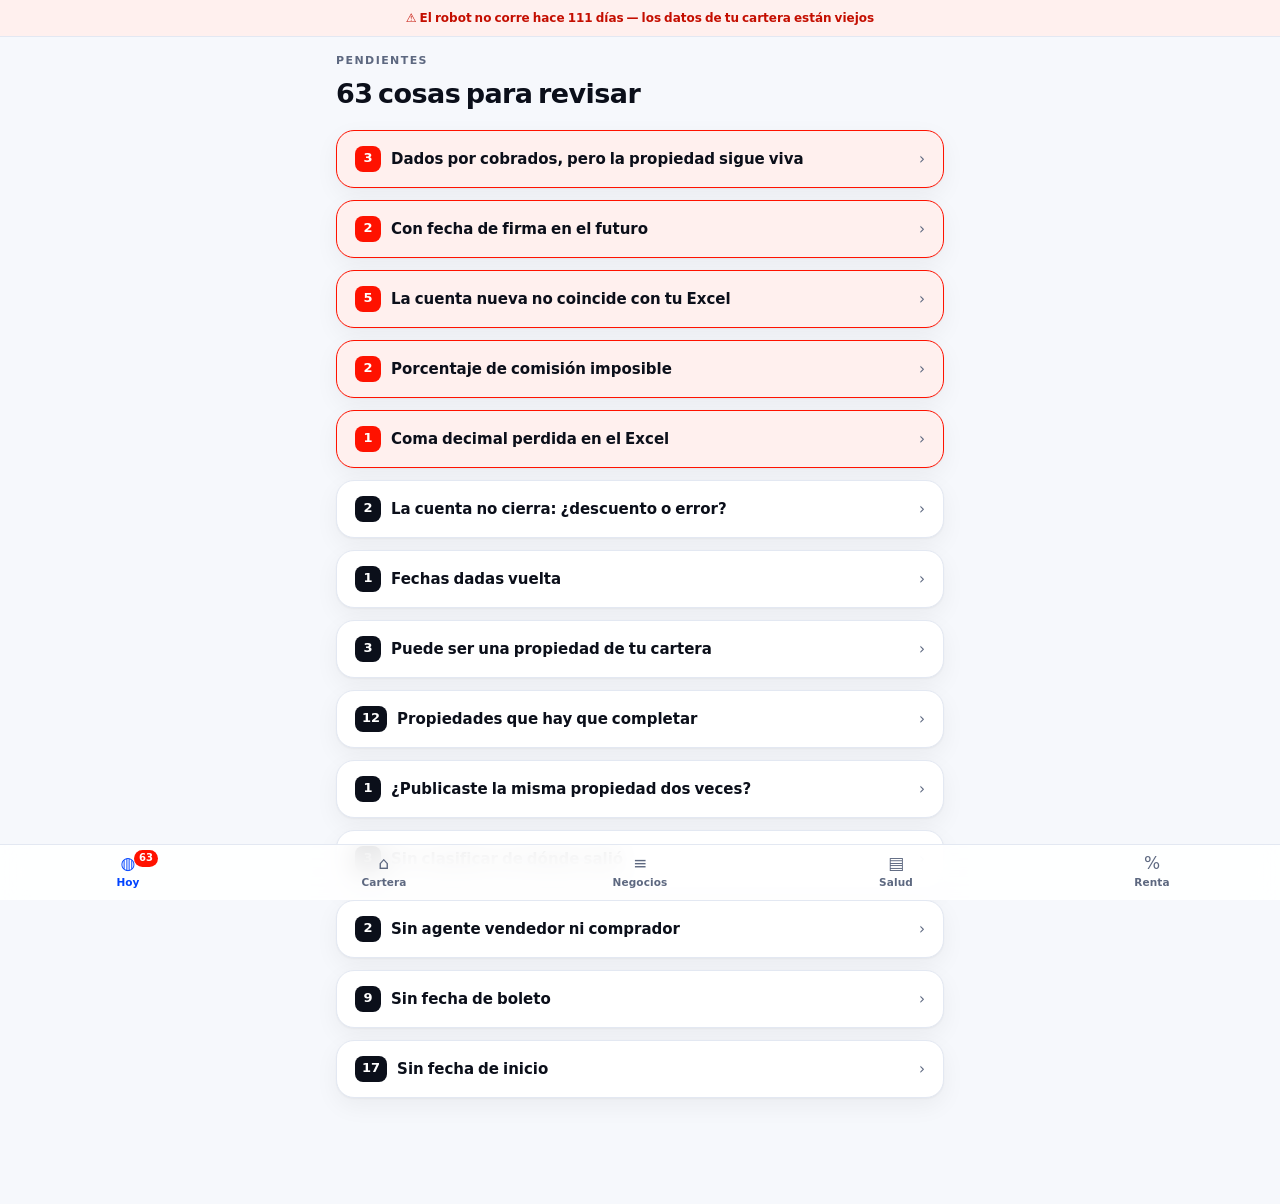
==== index.html @ efdcd996 "feat: app con Salud del Negocio y bandeja de pendientes" ====
<!doctype html>
<html lang="es">
<head>
<meta charset="utf-8">
<meta name="viewport" content="width=device-width, initial-scale=1, viewport-fit=cover">
<title>¿Cómo venimos?</title>
<meta name="theme-color" content="#ffffff" media="(prefers-color-scheme: light)">
<meta name="theme-color" content="#0b0f1a" media="(prefers-color-scheme: dark)">
<link rel="manifest" href="manifest.webmanifest">
<meta name="apple-mobile-web-app-capable" content="yes">
<meta name="apple-mobile-web-app-title" content="¿Cómo venimos?">
<link rel="preload" href="tipografia/bricolage.woff2" as="font" type="font/woff2" crossorigin>
<link rel="stylesheet" href="app.css">
</head>
<body>

<header class="barra-estado" id="barra-estado" hidden></header>

<main id="vista" class="vista" tabindex="-1"></main>

<nav class="navegacion" id="navegacion">
  <button class="nav-boton" data-vista="hoy" aria-current="page">
    <span class="nav-icono" aria-hidden="true">◍</span><span class="nav-texto">Hoy</span>
    <span class="nav-globo" id="globo-pendientes" hidden></span>
  </button>
  <button class="nav-boton" data-vista="cartera">
    <span class="nav-icono" aria-hidden="true">⌂</span><span class="nav-texto">Cartera</span>
  </button>
  <button class="nav-boton" data-vista="negocios">
    <span class="nav-icono" aria-hidden="true">≡</span><span class="nav-texto">Negocios</span>
  </button>
  <button class="nav-boton" data-vista="salud">
    <span class="nav-icono" aria-hidden="true">▤</span><span class="nav-texto">Salud</span>
  </button>
  <button class="nav-boton" data-vista="renta">
    <span class="nav-icono" aria-hidden="true">%</span><span class="nav-texto">Renta</span>
  </button>
</nav>

<script type="module" src="app.js"></script>
</body>
</html>
---- app.css ----
/* ¿Cómo venimos? — sistema visual
   Panel de instrumentos: lienzo limpio, numeros enormes, color con significado.
   El rojo SIEMPRE pide accion. El azul SIEMPRE es plata y progreso. */

@font-face {
  font-family: "Bricolage";
  src: url("tipografia/bricolage.woff2") format("woff2-variations");
  font-weight: 200 800;
  font-stretch: 75% 100%;
  font-display: swap;
}

:root {
  /* Lienzo */
  --lienzo: #ffffff;
  --lienzo-2: #f6f8fc;
  --linea: #e3e8f2;
  --tinta: #0b0f1a;
  --tinta-2: #5d6880;

  /* Rojo: te pide algo */
  --rojo: #ff1200;
  --rojo-tinta: #c40e00;
  --rojo-suave: #fff0ee;

  /* Azul: plata y progreso. Se satura a medida que el negocio se acerca a cerrarse. */
  --azul: #0043ff;
  --azul-medio: #5d84ff;
  --azul-claro: #b6c8ff;
  --azul-suave: #eef3ff;

  --radio: 18px;
  --sombra: 0 1px 2px rgba(11, 15, 26, .04), 0 8px 24px rgba(11, 15, 26, .05);
  --barra-alta: calc(66px + env(safe-area-inset-bottom));
}

@media (prefers-color-scheme: dark) {
  :root {
    --lienzo: #0b0f1a;
    --lienzo-2: #131926;
    --linea: #232c3f;
    --tinta: #f2f5fb;
    --tinta-2: #97a3ba;
    --rojo: #ff4433;
    --rojo-tinta: #ff7a6d;
    --rojo-suave: #2a1210;
    --azul: #4d7cff;
    --azul-medio: #7b9bff;
    --azul-claro: #37477a;
    --azul-suave: #131c33;
    --sombra: 0 1px 2px rgba(0, 0, 0, .3), 0 8px 24px rgba(0, 0, 0, .25);
  }
}

* { box-sizing: border-box; }

body {
  margin: 0;
  background: var(--lienzo-2);
  color: var(--tinta);
  font-family: "Bricolage", ui-sans-serif, system-ui, sans-serif;
  font-size: 15px;
  line-height: 1.5;
  -webkit-font-smoothing: antialiased;
  padding-bottom: var(--barra-alta);
}

/* ---------- Tipografia ---------- */

.cifra {
  font-variant-numeric: tabular-nums;
  font-stretch: 100%;
  font-weight: 800;
  letter-spacing: -.03em;
  line-height: 1;
}
.cifra-heroe { font-size: clamp(38px, 12vw, 54px); }
.cifra-grande { font-size: 30px; }
.cifra-media { font-size: 20px; }

.etiqueta {
  font-size: 11px;
  font-weight: 700;
  font-stretch: 88%;
  letter-spacing: .13em;
  text-transform: uppercase;
  color: var(--tinta-2);
  margin: 0;
}

.titulo {
  font-size: 23px;
  font-weight: 700;
  font-stretch: 92%;
  letter-spacing: -.02em;
  margin: 0;
}

.apunte { font-size: 13px; color: var(--tinta-2); margin: 0; }

/* ---------- Estructura ---------- */

.vista { padding: 16px 16px 28px; max-width: 640px; margin: 0 auto; outline: none; }
.vista > * { animation: entrar .45s cubic-bezier(.2, .7, .3, 1) backwards; }
.vista > *:nth-child(2) { animation-delay: .05s; }
.vista > *:nth-child(3) { animation-delay: .1s; }
.vista > *:nth-child(4) { animation-delay: .15s; }
.vista > *:nth-child(n+5) { animation-delay: .2s; }

@keyframes entrar {
  from { opacity: 0; transform: translateY(10px); }
  to { opacity: 1; transform: none; }
}

@media (prefers-reduced-motion: reduce) {
  .vista > * { animation: none; }
}

.tarjeta {
  background: var(--lienzo);
  border: 1px solid var(--linea);
  border-radius: var(--radio);
  padding: 18px;
  margin-bottom: 12px;
  box-shadow: var(--sombra);
}
.tarjeta-titulo { display: flex; align-items: baseline; justify-content: space-between; gap: 12px; margin-bottom: 14px; }

/* ---------- Barra de estado del robot ---------- */

.barra-estado {
  padding: 9px 16px;
  font-size: 12px;
  font-weight: 600;
  text-align: center;
  background: var(--lienzo);
  border-bottom: 1px solid var(--linea);
  color: var(--tinta-2);
}
.barra-estado.alerta { background: var(--rojo-suave); color: var(--rojo-tinta); }

/* ---------- La barra de ritmo (el elemento firma) ---------- */

.ritmo { margin-top: 6px; }
.ritmo-pista {
  position: relative;
  height: 34px;
  background: var(--lienzo-2);
  border: 1px solid var(--linea);
  border-radius: 10px;
  overflow: hidden;
}
.ritmo-relleno {
  height: 100%;
  background: var(--azul);
  border-radius: 9px 0 0 9px;
  transition: width .8s cubic-bezier(.2, .7, .3, 1);
}
.ritmo-pista.atrasado .ritmo-relleno { background: var(--rojo); }
.ritmo-marca {
  position: absolute;
  top: -4px;
  bottom: -4px;
  width: 3px;
  background: var(--tinta);
  border-radius: 3px;
}
.ritmo-marca::after {
  content: attr(data-texto);
  position: absolute;
  top: -17px;
  left: 50%;
  transform: translateX(-50%);
  white-space: nowrap;
  font-size: 10px;
  font-weight: 700;
  letter-spacing: .06em;
  text-transform: uppercase;
  color: var(--tinta-2);
}
.ritmo-pies { display: flex; justify-content: space-between; margin-top: 10px; font-size: 12px; }
.ritmo-veredicto { font-weight: 800; font-stretch: 100%; letter-spacing: .04em; text-transform: uppercase; font-size: 12px; }
.ritmo-veredicto.mal { color: var(--rojo-tinta); }
.ritmo-veredicto.bien { color: var(--azul); }

/* ---------- Las tres capas ---------- */

.capas-barra { display: flex; height: 14px; border-radius: 7px; overflow: hidden; background: var(--lienzo-2); margin: 4px 0 16px; }
.capas-tramo { transition: width .8s cubic-bezier(.2, .7, .3, 1); }
.capas-tramo.uno { background: var(--azul); }
.capas-tramo.dos { background: repeating-linear-gradient(115deg, var(--azul-medio) 0 5px, transparent 5px 10px), var(--azul-claro); }
.capas-tramo.tres { background: var(--azul-suave); box-shadow: inset 0 0 0 1px var(--azul-claro); }

.capa { display: grid; grid-template-columns: 12px 1fr auto; gap: 12px; align-items: center; padding: 11px 0; border-top: 1px solid var(--linea); }
.capa:first-of-type { border-top: none; }
.capa-punto { width: 12px; height: 12px; border-radius: 4px; }
.capa-punto.uno { background: var(--azul); }
.capa-punto.dos { background: repeating-linear-gradient(115deg, var(--azul-medio) 0 4px, transparent 4px 8px), var(--azul-claro); }
.capa-punto.tres { background: var(--azul-suave); box-shadow: inset 0 0 0 1px var(--azul-claro); }
.capa-nombre { font-weight: 600; font-size: 14px; }
.capa-sub { font-size: 12px; color: var(--tinta-2); }
.capa-monto { text-align: right; }

/* ---------- Pendientes ---------- */

.grupo { margin-bottom: 12px; }
.grupo-cabeza {
  width: 100%;
  display: flex;
  align-items: center;
  gap: 10px;
  padding: 15px 18px;
  background: var(--lienzo);
  border: 1px solid var(--linea);
  border-radius: var(--radio);
  box-shadow: var(--sombra);
  font: inherit;
  color: inherit;
  text-align: left;
  cursor: pointer;
  list-style: none;
}
.grupo-cabeza::-webkit-details-marker { display: none; }
.grupo.urgente .grupo-cabeza { border-color: var(--rojo); background: var(--rojo-suave); }
.grupo-cuenta {
  min-width: 26px; height: 26px; padding: 0 7px;
  display: grid; place-items: center;
  border-radius: 8px;
  background: var(--tinta); color: var(--lienzo);
  font-size: 13px; font-weight: 800;
}
.grupo.urgente .grupo-cuenta { background: var(--rojo); color: #fff; }
.grupo-nombre { flex: 1; font-weight: 600; font-size: 15px; }
.grupo-flecha { color: var(--tinta-2); transition: transform .2s; }
.grupo[open] .grupo-flecha { transform: rotate(90deg); }
.grupo-lista { list-style: none; margin: 6px 0 0; padding: 0; }
.grupo-item { padding: 12px 18px; border-bottom: 1px solid var(--linea); }
.grupo-item:last-child { border-bottom: none; }
.grupo-item-titulo { font-weight: 600; font-size: 14px; margin: 0; }
.grupo-item-detalle { font-size: 12.5px; color: var(--tinta-2); margin: 3px 0 0; }

.vacio { text-align: center; padding: 44px 20px; }
.vacio-signo { font-size: 40px; line-height: 1; margin: 0; }
.vacio-texto { margin-top: 12px; color: var(--tinta-2); }

/* ---------- Grafica de barras ---------- */

.barras { display: flex; align-items: flex-end; gap: 8px; height: 116px; margin-top: 6px; }
.barras-columna { flex: 1; display: flex; flex-direction: column; justify-content: flex-end; gap: 6px; height: 100%; }
.barras-cana { background: var(--azul-claro); border-radius: 5px 5px 0 0; min-height: 3px; transition: height .8s cubic-bezier(.2, .7, .3, 1); }
.barras-columna.actual .barras-cana { background: var(--azul); }
.barras-pie { text-align: center; font-size: 10.5px; color: var(--tinta-2); font-variant-numeric: tabular-nums; }
.barras-tope { text-align: center; font-size: 10.5px; font-weight: 700; font-variant-numeric: tabular-nums; }

/* ---------- Filas de datos ---------- */

.datos { display: grid; gap: 1px; background: var(--linea); border-radius: 12px; overflow: hidden; }
.dato { display: flex; justify-content: space-between; align-items: baseline; gap: 12px; padding: 12px 14px; background: var(--lienzo); }
.dato-nombre { font-size: 13.5px; color: var(--tinta-2); }
.dato-valor { font-weight: 700; font-variant-numeric: tabular-nums; text-align: right; }

.aviso {
  border-left: 3px solid var(--rojo);
  background: var(--rojo-suave);
  border-radius: 0 12px 12px 0;
  padding: 13px 15px;
  font-size: 13.5px;
  margin: 12px 0 0;
}

/* ---------- Barra inferior ---------- */

.navegacion {
  position: fixed; inset: auto 0 0 0;
  display: grid; grid-template-columns: repeat(5, 1fr);
  background: color-mix(in srgb, var(--lienzo) 88%, transparent);
  backdrop-filter: blur(14px);
  border-top: 1px solid var(--linea);
  padding-bottom: env(safe-area-inset-bottom);
  z-index: 10;
}
.nav-boton {
  position: relative;
  display: flex; flex-direction: column; align-items: center; gap: 3px;
  padding: 10px 4px 9px;
  background: none; border: none; cursor: pointer;
  color: var(--tinta-2); font: inherit;
  -webkit-tap-highlight-color: transparent;
}
.nav-boton[aria-current="page"] { color: var(--azul); }
.nav-icono { font-size: 17px; line-height: 1; }
.nav-texto { font-size: 10.5px; font-weight: 600; letter-spacing: .01em; }
.nav-globo {
  position: absolute; top: 5px; left: 50%; margin-left: 6px;
  min-width: 17px; height: 17px; padding: 0 5px;
  display: grid; place-items: center;
  background: var(--rojo); color: #fff;
  border-radius: 9px; font-size: 10px; font-weight: 800;
}

.pronto { text-align: center; padding: 60px 20px; color: var(--tinta-2); }
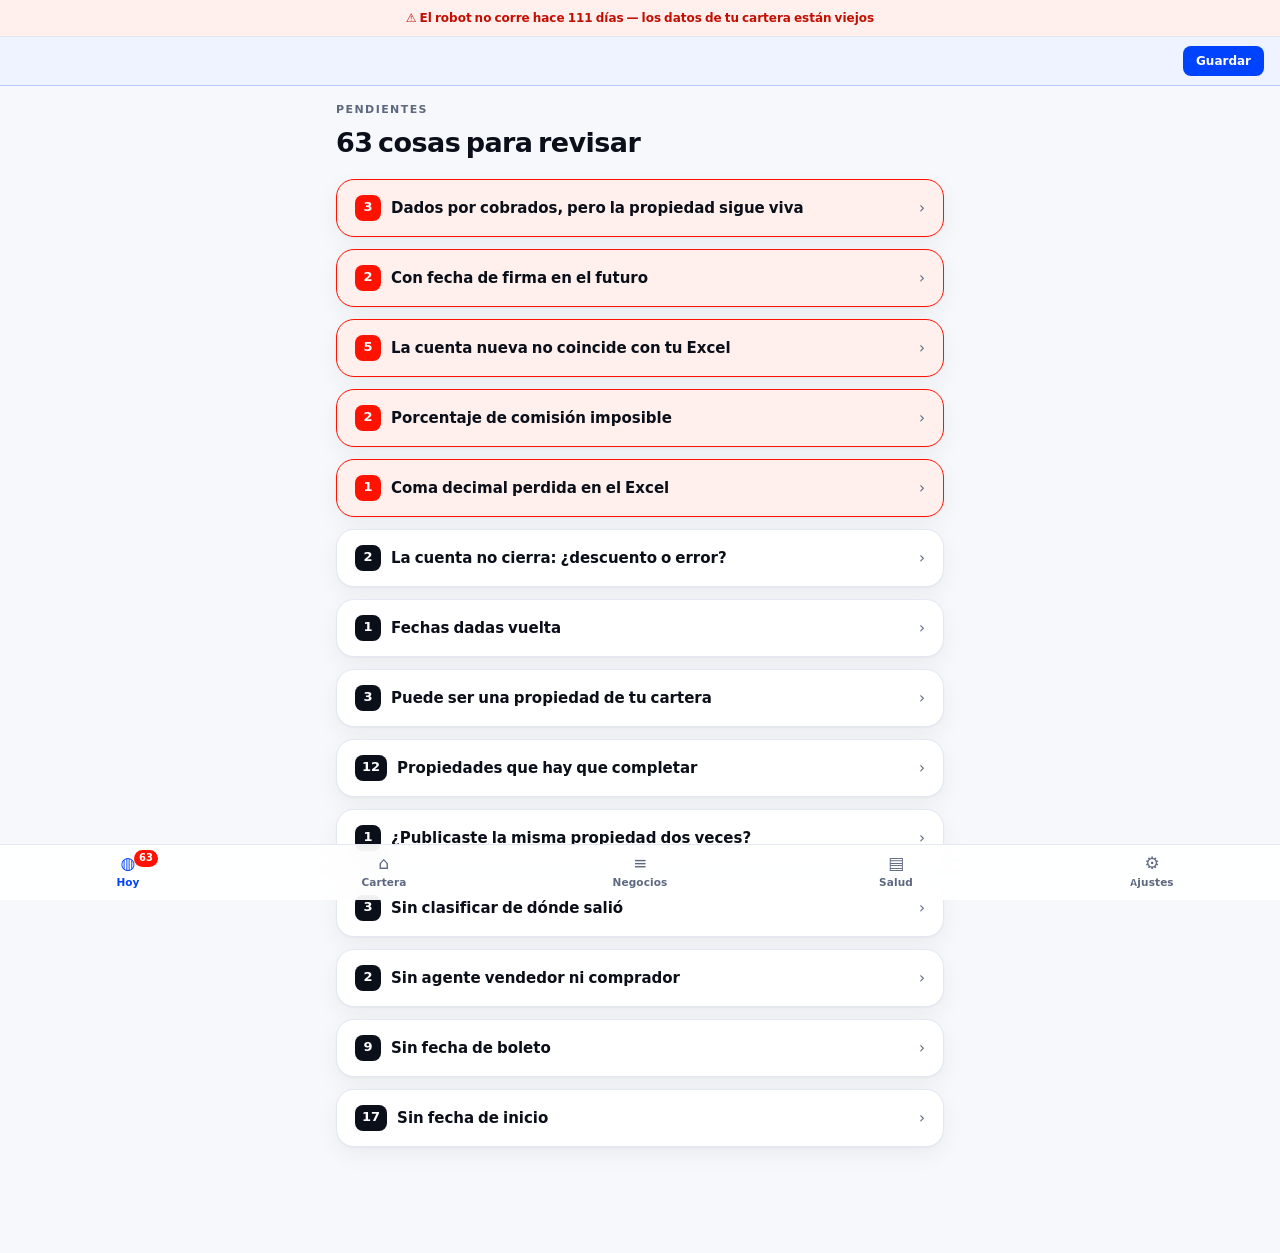
==== commit af14361f: "feat: pantallas de ajustes, negocios y ficha editable; pendientes accionables" ====
--- a/index.html
+++ b/index.html
@@ -15,6 +15,10 @@
 <body>
 
 <header class="barra-estado" id="barra-estado" hidden></header>
+<div class="barra-guardado" id="barra-guardado" hidden>
+  <span id="texto-guardado"></span>
+  <button class="boton-mini" id="boton-guardar">Guardar</button>
+</div>
 
 <main id="vista" class="vista" tabindex="-1"></main>
 
@@ -32,8 +36,8 @@
   <button class="nav-boton" data-vista="salud">
     <span class="nav-icono" aria-hidden="true">▤</span><span class="nav-texto">Salud</span>
   </button>
-  <button class="nav-boton" data-vista="renta">
-    <span class="nav-icono" aria-hidden="true">%</span><span class="nav-texto">Renta</span>
+  <button class="nav-boton" data-vista="ajustes">
+    <span class="nav-icono" aria-hidden="true">⚙</span><span class="nav-texto">Ajustes</span>
   </button>
 </nav>
 
--- a/app.css
+++ b/app.css
@@ -299,3 +299,99 @@
 }
 
 .pronto { text-align: center; padding: 60px 20px; color: var(--tinta-2); }
+
+/* ---------- Formularios ---------- */
+
+.pasos { margin: 0 0 16px; padding-left: 20px; font-size: 14px; line-height: 1.65; }
+.pasos li { margin-bottom: 7px; }
+.pasos code, .apunte code {
+  background: var(--lienzo-2); border: 1px solid var(--linea);
+  border-radius: 5px; padding: 1px 5px; font-size: 12.5px;
+}
+
+.campo {
+  width: 100%;
+  margin-top: 8px;
+  padding: 13px 14px;
+  font: inherit;
+  color: var(--tinta);
+  background: var(--lienzo-2);
+  border: 1px solid var(--linea);
+  border-radius: 12px;
+}
+.campo:focus { outline: 2px solid var(--azul); outline-offset: -1px; background: var(--lienzo); }
+
+.botonera { display: flex; gap: 8px; flex-wrap: wrap; margin-top: 12px; }
+
+.boton {
+  display: inline-flex; align-items: center; justify-content: center;
+  padding: 13px 18px;
+  font: inherit; font-weight: 700;
+  border: 1px solid var(--linea); border-radius: 12px;
+  background: var(--lienzo); color: var(--tinta);
+  text-decoration: none; cursor: pointer;
+  -webkit-tap-highlight-color: transparent;
+}
+.boton-primario { background: var(--azul); border-color: var(--azul); color: #fff; }
+.boton-borrar { color: var(--rojo-tinta); border-color: var(--rojo); }
+.boton:active { transform: translateY(1px); }
+
+.campo-fila { display: grid; gap: 4px; padding: 12px 14px; background: var(--lienzo); }
+.campo-fila > label { font-size: 12.5px; color: var(--tinta-2); }
+.campo-fila .campo { margin-top: 2px; }
+.campo-fila.falta { background: var(--rojo-suave); }
+.campo-fila.falta > label { color: var(--rojo-tinta); font-weight: 700; }
+
+/* ---------- Barra de guardado ---------- */
+
+.barra-guardado {
+  position: sticky; top: 0; z-index: 9;
+  display: flex; align-items: center; justify-content: space-between; gap: 12px;
+  padding: 9px 16px;
+  background: var(--azul-suave);
+  border-bottom: 1px solid var(--azul-claro);
+  font-size: 12.5px; font-weight: 600;
+}
+.barra-guardado.error { background: var(--rojo-suave); border-color: var(--rojo); color: var(--rojo-tinta); }
+.boton-mini {
+  padding: 6px 13px; font: inherit; font-weight: 700; font-size: 12px;
+  background: var(--azul); color: #fff; border: none; border-radius: 8px; cursor: pointer;
+  flex-shrink: 0;
+}
+.barra-guardado.error .boton-mini { background: var(--rojo); }
+
+/* ---------- Listas y filtros ---------- */
+
+.filtros { display: flex; gap: 8px; flex-wrap: wrap; margin-bottom: 12px; }
+.filtro {
+  padding: 9px 13px;
+  font: inherit; font-size: 13px; font-weight: 600;
+  color: var(--tinta); background: var(--lienzo);
+  border: 1px solid var(--linea); border-radius: 10px;
+  cursor: pointer;
+}
+.filtro.prendido { background: var(--azul); border-color: var(--azul); color: #fff; }
+
+.lista { display: grid; gap: 1px; background: var(--linea); border-radius: var(--radio); overflow: hidden; border: 1px solid var(--linea); }
+.fila {
+  display: flex; align-items: center; justify-content: space-between; gap: 12px;
+  width: 100%; padding: 14px 16px;
+  background: var(--lienzo); border: none; font: inherit; color: inherit;
+  text-align: left; cursor: pointer;
+  -webkit-tap-highlight-color: transparent;
+}
+.fila:active { background: var(--lienzo-2); }
+.fila-cuerpo { min-width: 0; }
+.fila-titulo { display: block; font-weight: 600; font-size: 14.5px; }
+.fila-sub { display: block; font-size: 12px; color: var(--tinta-2); margin-top: 2px; }
+.fila-derecha { display: flex; align-items: center; gap: 9px; flex-shrink: 0; }
+.chip-avisos {
+  min-width: 21px; height: 21px; padding: 0 6px;
+  display: grid; place-items: center;
+  background: var(--rojo); color: #fff;
+  border-radius: 7px; font-size: 11px; font-weight: 800;
+}
+.chip-curso {
+  background: var(--azul-suave); color: var(--azul);
+  padding: 1px 6px; border-radius: 5px; font-weight: 700;
+}
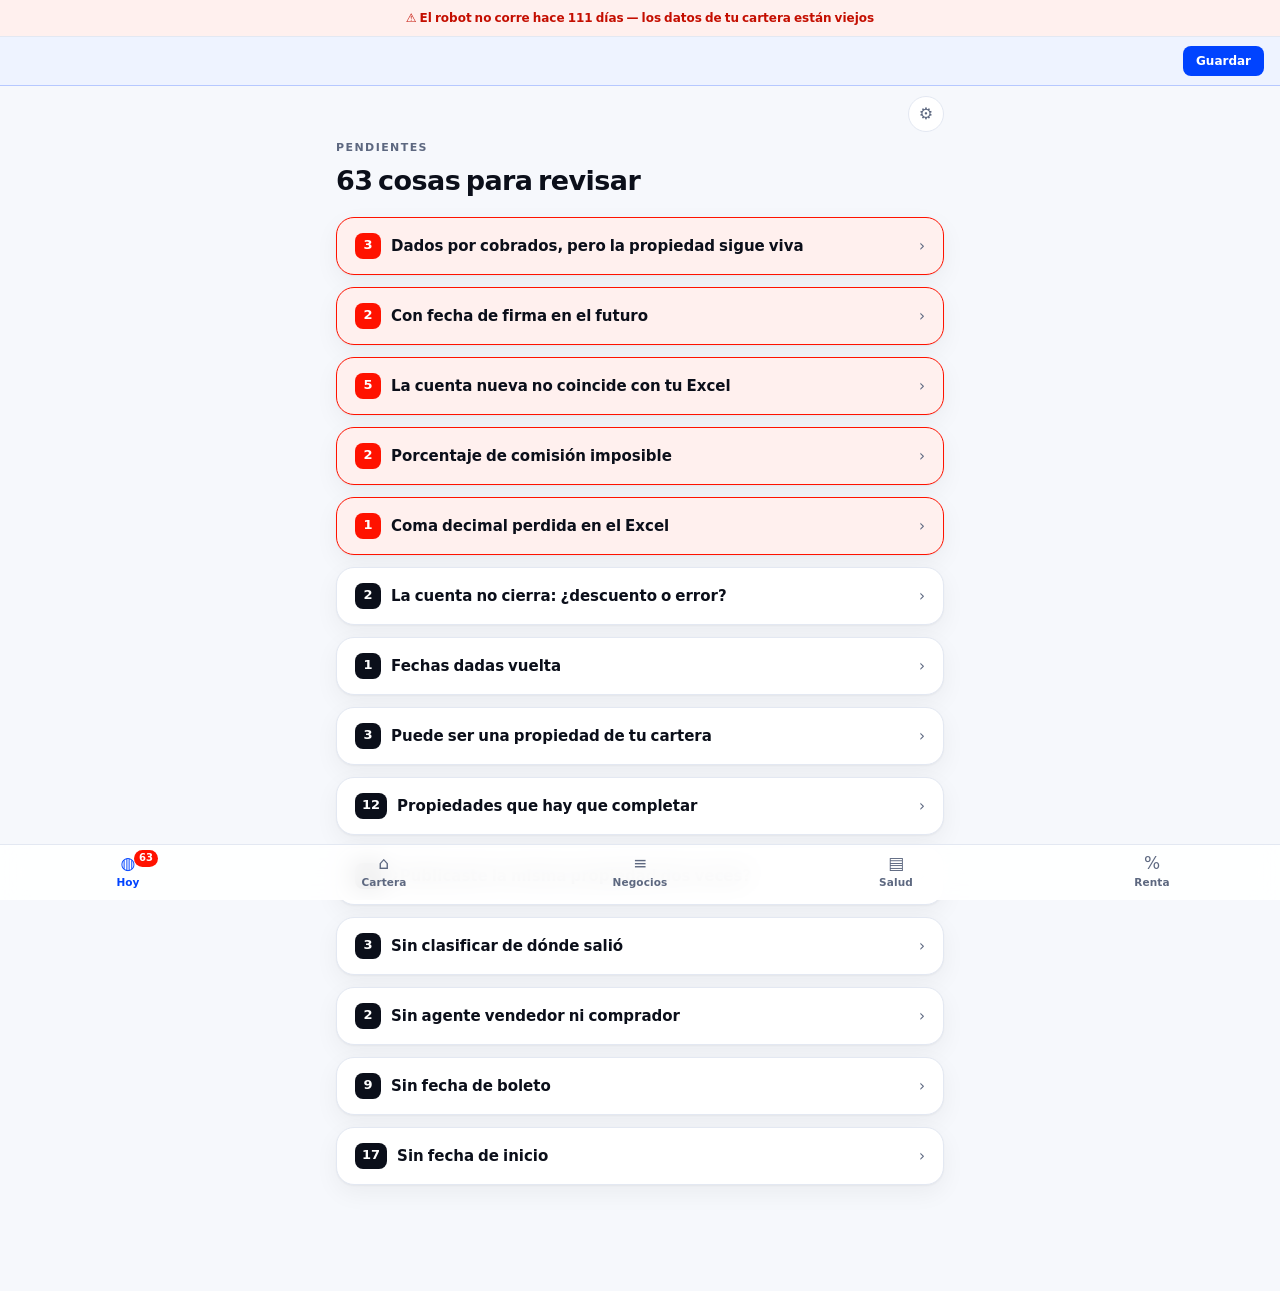
==== commit 69ee74d6: "feat: cartera, alta manual, contactos, calculadora de renta y reporte Cierra lo que faltaba de la ap" ====
--- a/index.html
+++ b/index.html
@@ -20,6 +20,10 @@
   <button class="boton-mini" id="boton-guardar">Guardar</button>
 </div>
 
+<div class="cinta">
+  <button class="boton-ajustes" id="boton-ajustes" aria-label="Ajustes" title="Ajustes">⚙</button>
+</div>
+
 <main id="vista" class="vista" tabindex="-1"></main>
 
 <nav class="navegacion" id="navegacion">
@@ -36,8 +40,8 @@
   <button class="nav-boton" data-vista="salud">
     <span class="nav-icono" aria-hidden="true">▤</span><span class="nav-texto">Salud</span>
   </button>
-  <button class="nav-boton" data-vista="ajustes">
-    <span class="nav-icono" aria-hidden="true">⚙</span><span class="nav-texto">Ajustes</span>
+  <button class="nav-boton" data-vista="renta">
+    <span class="nav-icono" aria-hidden="true">%</span><span class="nav-texto">Renta</span>
   </button>
 </nav>
 
--- a/app.css
+++ b/app.css
@@ -100,7 +100,7 @@
 
 /* ---------- Estructura ---------- */
 
-.vista { padding: 16px 16px 28px; max-width: 640px; margin: 0 auto; outline: none; }
+.vista { padding: 8px 16px 28px; max-width: 640px; margin: 0 auto; outline: none; }
 .vista > * { animation: entrar .45s cubic-bezier(.2, .7, .3, 1) backwards; }
 .vista > *:nth-child(2) { animation-delay: .05s; }
 .vista > *:nth-child(3) { animation-delay: .1s; }
@@ -395,3 +395,90 @@
   background: var(--azul-suave); color: var(--azul);
   padding: 1px 6px; border-radius: 5px; font-weight: 700;
 }
+
+/* ---------- Cartera ---------- */
+
+/* El estado de una propiedad se lee por color: cuanto mas saturado el azul, mas cerca
+   esta de cobrarse. El rojo, como siempre, es la que se fue. */
+.chip-estado {
+  display: inline-block;
+  padding: 1px 7px; border-radius: 6px;
+  font-size: 11px; font-weight: 700; letter-spacing: .01em;
+  background: var(--azul-suave); color: var(--azul);
+  box-shadow: inset 0 0 0 1px var(--azul-claro);
+}
+.chip-reservada { background: var(--azul); color: #fff; box-shadow: none; }
+.chip-negociacion { background: var(--azul-claro); color: var(--azul); box-shadow: none; }
+.chip-caida { background: var(--rojo-suave); color: var(--rojo-tinta); box-shadow: inset 0 0 0 1px var(--rojo); }
+.chip-apagado {
+  padding: 1px 7px; border-radius: 6px;
+  font-size: 11px; font-weight: 700;
+  background: var(--lienzo-2); color: var(--tinta-2);
+  box-shadow: inset 0 0 0 1px var(--linea);
+}
+
+/* ---------- Linea de tiempo ---------- */
+
+.tiempo { list-style: none; margin: 0; padding: 0 0 0 20px; position: relative; }
+.tiempo::before {
+  content: ""; position: absolute; left: 4px; top: 6px; bottom: 6px;
+  width: 2px; background: var(--linea); border-radius: 2px;
+}
+.tiempo-hito { position: relative; padding-bottom: 16px; }
+.tiempo-hito:last-child { padding-bottom: 0; }
+.tiempo-hito::before {
+  content: ""; position: absolute; left: -20px; top: 5px;
+  width: 10px; height: 10px; border-radius: 50%;
+  background: var(--azul); box-shadow: 0 0 0 3px var(--lienzo);
+}
+.tiempo-hito:last-child::before { background: var(--tinta); }
+.tiempo-fecha {
+  display: block; font-size: 11px; font-weight: 700; letter-spacing: .06em;
+  text-transform: uppercase; color: var(--tinta-2); font-variant-numeric: tabular-nums;
+}
+.tiempo-titulo { display: block; font-weight: 600; font-size: 14.5px; }
+.tiempo-detalle { display: block; font-size: 12.5px; color: var(--tinta-2); }
+
+/* ---------- Consejos (que hacer) ---------- */
+
+.consejo {
+  border-left: 3px solid var(--azul);
+  background: var(--azul-suave);
+  border-radius: 0 12px 12px 0;
+  padding: 12px 14px;
+  margin-bottom: 8px;
+}
+.consejo:last-child { margin-bottom: 0; }
+.consejo.rojo { border-color: var(--rojo); background: var(--rojo-suave); }
+.consejo-titulo { margin: 0; font-weight: 700; font-size: 14px; }
+.consejo-detalle { margin: 3px 0 0; font-size: 13px; color: var(--tinta-2); }
+.consejo.rojo .consejo-detalle { color: var(--rojo-tinta); }
+
+/* ---------- Contactos ---------- */
+
+.persona { padding: 12px 0; border-top: 1px solid var(--linea); }
+.persona:first-child { border-top: none; padding-top: 0; }
+.persona-campos { display: grid; grid-template-columns: 1fr 1fr; gap: 8px; }
+.persona-campos .campo { margin-top: 6px; }
+@media (max-width: 380px) {
+  .persona-campos { grid-template-columns: 1fr; }
+}
+
+/* ---------- Engranaje de Ajustes ----------
+   Va en el flujo y no fijo: asi no se le monta encima al titulo de ninguna pantalla. */
+
+.cinta {
+  display: flex; justify-content: flex-end;
+  max-width: 640px; margin: 0 auto; padding: 10px 16px 0;
+}
+.boton-ajustes {
+  width: 36px; height: 36px;
+  display: grid; place-items: center;
+  font: inherit; font-size: 16px;
+  color: var(--tinta-2);
+  background: var(--lienzo);
+  border: 1px solid var(--linea); border-radius: 50%;
+  cursor: pointer;
+  -webkit-tap-highlight-color: transparent;
+}
+.boton-ajustes:active { transform: translateY(1px); }
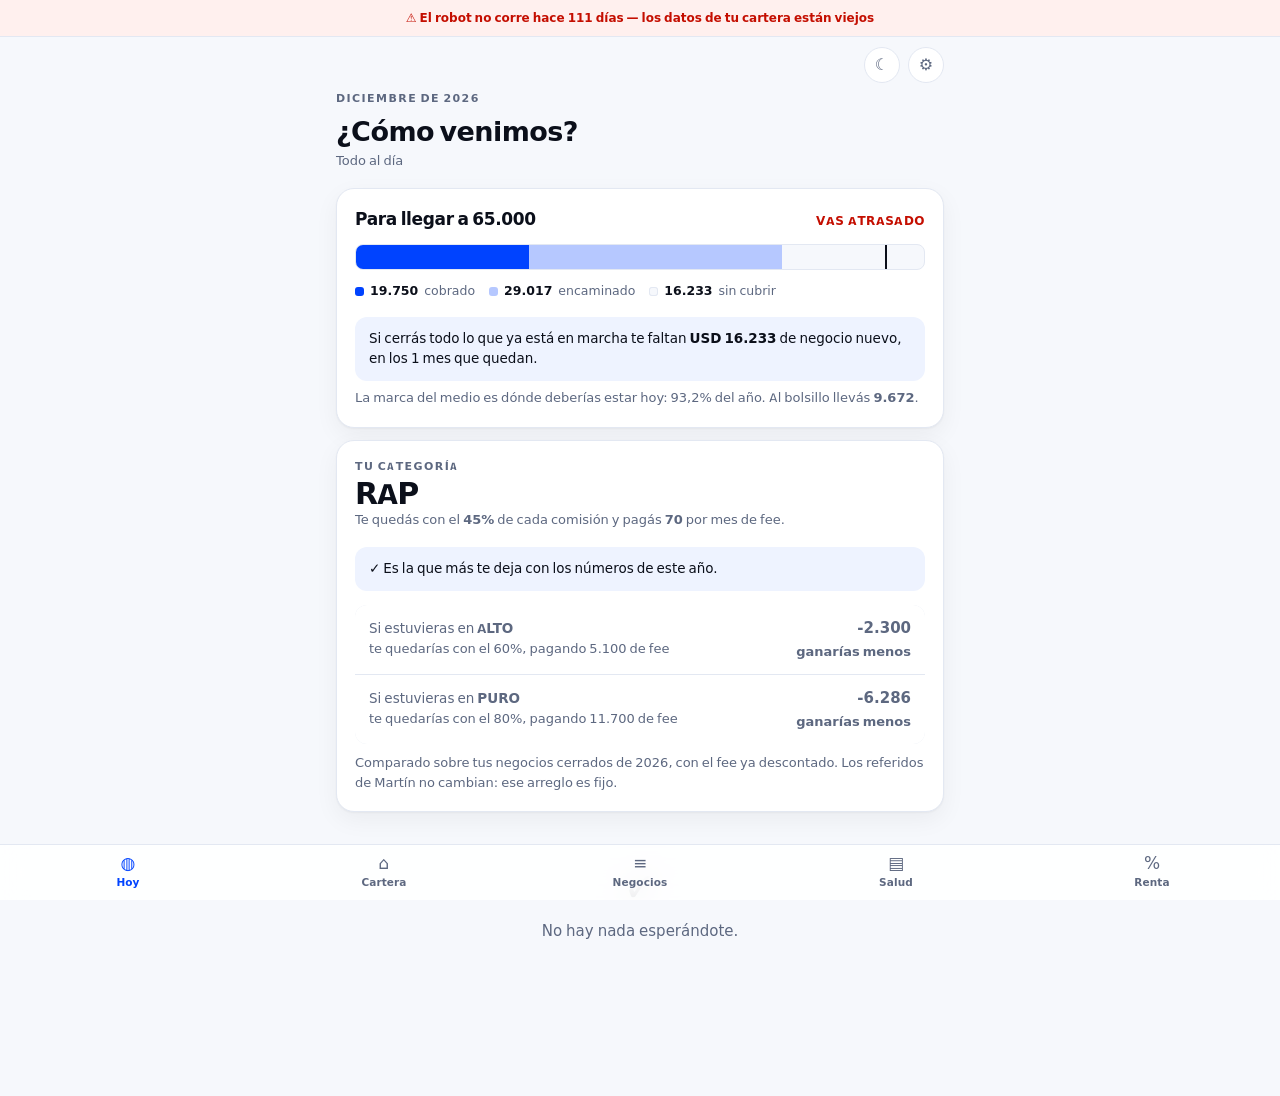
==== commit dc24b73c: "feat: modo claro y oscuro a mano, y el engranaje solo en Hoy EL ENGRANAJE SOLO EN HOY. En las otras " ====
--- a/index.html
+++ b/index.html
@@ -7,10 +7,25 @@
 <meta name="theme-color" content="#ffffff" media="(prefers-color-scheme: light)">
 <meta name="theme-color" content="#0b0f1a" media="(prefers-color-scheme: dark)">
 <link rel="manifest" href="manifest.webmanifest">
+<link rel="icon" href="iconos/icono-192.png" type="image/png" sizes="192x192">
+<link rel="apple-touch-icon" href="iconos/icono-192.png">
 <meta name="apple-mobile-web-app-capable" content="yes">
 <meta name="apple-mobile-web-app-title" content="¿Cómo venimos?">
 <link rel="preload" href="tipografia/bricolage.woff2" as="font" type="font/woff2" crossorigin>
 <link rel="stylesheet" href="app.css">
+<script>
+  /* El tema se aplica ANTES de pintar nada.
+     app.js es un modulo, o sea que se ejecuta despues de armar la pagina: si el tema se
+     escribiera recien ahi, al abrir en modo oscuro se veria un fogonazo blanco. Son tres
+     lineas y evitan justamente eso. */
+  try {
+    var elegido = localStorage.getItem("como-venimos:tema");
+    if (elegido !== "claro" && elegido !== "oscuro") {
+      elegido = matchMedia("(prefers-color-scheme: dark)").matches ? "oscuro" : "claro";
+    }
+    document.documentElement.setAttribute("data-tema", elegido);
+  } catch (e) { /* sin localStorage se usa lo del sistema, que ya hace el CSS */ }
+</script>
 </head>
 <body>
 
@@ -20,7 +35,9 @@
   <button class="boton-mini" id="boton-guardar">Guardar</button>
 </div>
 
-<div class="cinta">
+<div class="cinta" id="cinta">
+  <button class="boton-ajustes" id="boton-tema" aria-label="Cambiar a modo oscuro"
+          title="Modo claro u oscuro"></button>
   <button class="boton-ajustes" id="boton-ajustes" aria-label="Ajustes" title="Ajustes">⚙</button>
 </div>
 
--- a/app.css
+++ b/app.css
@@ -34,8 +34,16 @@
   --barra-alta: calc(66px + env(safe-area-inset-bottom));
 }
 
+/* El modo oscuro va escrito UNA vez y se aplica en dos situaciones:
+
+     - el telefono esta en oscuro y el usuario no eligio nada a mano
+     - el usuario eligio oscuro, sin importar como este el telefono
+
+   El `:not([data-tema="claro"])` es lo que deja pasar la eleccion del usuario por encima
+   de la del sistema: sin eso, en un telefono en modo oscuro el boton de "claro" no haria
+   nada y quedaria como un boton roto. */
 @media (prefers-color-scheme: dark) {
-  :root {
+  :root:not([data-tema="claro"]) {
     --lienzo: #0b0f1a;
     --lienzo-2: #131926;
     --linea: #232c3f;
@@ -52,7 +60,29 @@
   }
 }
 
+:root[data-tema="oscuro"] {
+  --lienzo: #0b0f1a;
+  --lienzo-2: #131926;
+  --linea: #232c3f;
+  --tinta: #f2f5fb;
+  --tinta-2: #97a3ba;
+  --rojo: #ff4433;
+  --rojo-tinta: #ff7a6d;
+  --rojo-suave: #2a1210;
+  --azul: #4d7cff;
+  --azul-medio: #7b9bff;
+  --azul-claro: #37477a;
+  --azul-suave: #131c33;
+  --sombra: 0 1px 2px rgba(0, 0, 0, .3), 0 8px 24px rgba(0, 0, 0, .25);
+}
+
 * { box-sizing: border-box; }
+
+/* Un `display` explicito le gana al atributo `hidden`, que solo trae un `display: none`
+   de baja prioridad. Por eso la barra de guardado (display: flex) se veia SIEMPRE, con el
+   boton "Guardar" prendido aunque no hubiera un solo cambio para subir. Lo mismo pasaba
+   con el globo de pendientes en cero. Esta regla lo arregla para todo lo que venga. */
+[hidden] { display: none !important; }
 
 body {
   margin: 0;
@@ -125,6 +155,90 @@
   box-shadow: var(--sombra);
 }
 .tarjeta-titulo { display: flex; align-items: baseline; justify-content: space-between; gap: 12px; margin-bottom: 14px; }
+.tarjeta-apretada { padding: 14px 16px; }
+
+/* ---------- Selector de años y de tipo de grafica ---------- */
+
+.tags { display: flex; flex-wrap: wrap; gap: 7px; }
+.tag {
+  font: inherit;
+  font-size: 13px;
+  font-weight: 700;
+  font-variant-numeric: tabular-nums;
+  padding: 7px 13px;
+  border-radius: 999px;
+  border: 1px solid var(--linea);
+  background: var(--lienzo);
+  color: var(--tinta-2);
+  cursor: pointer;
+  transition: background .15s, color .15s, border-color .15s;
+}
+.tag.activo { background: var(--azul); border-color: var(--azul); color: #fff; }
+.tag:active { transform: translateY(1px); }
+
+/* Mas chicas que los tags: eligen COMO se ve un dato, no CUAL. La jerarquia visual tiene
+   que decir que son una decision menor. */
+.pastillas { display: flex; gap: 5px; margin-bottom: 12px; flex-wrap: wrap; }
+.pastilla {
+  font: inherit;
+  font-size: 11.5px;
+  font-weight: 600;
+  padding: 4px 10px;
+  border-radius: 999px;
+  border: 1px solid var(--linea);
+  background: transparent;
+  color: var(--tinta-2);
+  cursor: pointer;
+}
+.pastilla.activo { background: var(--azul-suave); border-color: var(--azul-claro); color: var(--azul); }
+.pastilla:active { transform: translateY(1px); }
+
+/* ---------- Graficas en SVG ---------- */
+
+.grafico-svg { display: block; width: 100%; height: 130px; overflow: visible; }
+.grafico-pies {
+  display: flex;
+  justify-content: space-between;
+  margin-top: 6px;
+  font-size: 10.5px;
+  color: var(--tinta-2);
+  font-variant-numeric: tabular-nums;
+}
+.grafico-pies span { flex: 1; text-align: center; }
+.grafico-torta { display: block; width: 132px; height: 132px; margin: 0 auto; }
+.torta-caja { margin-bottom: 16px; }
+
+.leyenda { display: flex; flex-wrap: wrap; gap: 12px; margin-top: 10px; }
+.leyenda-item { display: inline-flex; align-items: center; gap: 5px; font-size: 12px; color: var(--tinta-2); font-weight: 600; }
+.leyenda-punto { width: 9px; height: 9px; border-radius: 3px; flex-shrink: 0; display: inline-block; }
+
+/* ---------- Reparto: barras horizontales con su cantidad debajo ---------- */
+
+.reparto-fila { margin-bottom: 13px; }
+.reparto-fila:last-child { margin-bottom: 0; }
+.reparto-cabeza { display: flex; justify-content: space-between; align-items: baseline; gap: 10px; }
+.reparto-nombre { font-size: 13.5px; font-weight: 600; display: inline-flex; align-items: center; gap: 6px; min-width: 0; }
+.reparto-valor { font-weight: 700; font-variant-numeric: tabular-nums; flex-shrink: 0; }
+.reparto-pista { height: 7px; border-radius: 4px; background: var(--lienzo-2); margin: 5px 0 4px; overflow: hidden; }
+.reparto-relleno { height: 100%; border-radius: 4px; background: var(--azul); transition: width .6s cubic-bezier(.2, .7, .3, 1); }
+.reparto-pie { font-size: 11.5px; color: var(--tinta-2); }
+
+/* ---------- Menu de indicadores ---------- */
+
+.indicadores { display: contents; }
+.menu-indicadores { display: grid; gap: 2px; margin-top: 12px; }
+.opcion {
+  display: flex;
+  align-items: flex-start;
+  gap: 10px;
+  padding: 9px 2px;
+  cursor: pointer;
+  border-top: 1px solid var(--linea);
+}
+.opcion input { width: 19px; height: 19px; margin: 1px 0 0; accent-color: var(--azul); flex-shrink: 0; }
+.opcion-nombre { display: block; font-size: 14px; font-weight: 600; }
+.opcion-pista { display: block; font-size: 12px; color: var(--tinta-2); margin-top: 1px; }
+.boton-chico { padding: 5px 12px; font-size: 12.5px; }
 
 /* ---------- Barra de estado del robot ---------- */
 
@@ -188,18 +302,26 @@
 .capas-barra { display: flex; height: 14px; border-radius: 7px; overflow: hidden; background: var(--lienzo-2); margin: 4px 0 16px; }
 .capas-tramo { transition: width .8s cubic-bezier(.2, .7, .3, 1); }
 .capas-tramo.uno { background: var(--azul); }
-.capas-tramo.dos { background: repeating-linear-gradient(115deg, var(--azul-medio) 0 5px, transparent 5px 10px), var(--azul-claro); }
-.capas-tramo.tres { background: var(--azul-suave); box-shadow: inset 0 0 0 1px var(--azul-claro); }
+.capas-tramo.dos { background: var(--azul-medio); }
+.capas-tramo.tres { background: var(--azul-claro); }
+.capas-tramo.cuatro { background: var(--azul-suave); box-shadow: inset 0 0 0 1px var(--azul-claro); }
 
 .capa { display: grid; grid-template-columns: 12px 1fr auto; gap: 12px; align-items: center; padding: 11px 0; border-top: 1px solid var(--linea); }
 .capa:first-of-type { border-top: none; }
 .capa-punto { width: 12px; height: 12px; border-radius: 4px; }
 .capa-punto.uno { background: var(--azul); }
-.capa-punto.dos { background: repeating-linear-gradient(115deg, var(--azul-medio) 0 4px, transparent 4px 8px), var(--azul-claro); }
-.capa-punto.tres { background: var(--azul-suave); box-shadow: inset 0 0 0 1px var(--azul-claro); }
+.capa-punto.dos { background: var(--azul-medio); }
+.capa-punto.tres { background: var(--azul-claro); }
+.capa-punto.cuatro { background: var(--azul-suave); box-shadow: inset 0 0 0 1px var(--azul-claro); }
 .capa-nombre { font-weight: 600; font-size: 14px; }
 .capa-sub { font-size: 12px; color: var(--tinta-2); }
 .capa-monto { text-align: right; }
+/* El total de lo que suma, marcado para que se lea de un golpe. */
+.capa.capa-total { border-top: 2px solid var(--tinta); padding-top: 12px; }
+.capa.capa-total .capa-nombre { font-weight: 800; }
+.capa.capa-total .cifra { color: var(--azul); }
+/* Lo potencial va aparte: no suma, y tiene que verse que no suma. */
+.capa.aparte { border-top: 1px dashed var(--linea); margin-top: 6px; padding-top: 14px; opacity: .72; }
 
 /* ---------- Pendientes ---------- */
 
@@ -245,9 +367,17 @@
 
 /* ---------- Grafica de barras ---------- */
 
-.barras { display: flex; align-items: flex-end; gap: 8px; height: 116px; margin-top: 6px; }
-.barras-columna { flex: 1; display: flex; flex-direction: column; justify-content: flex-end; gap: 6px; height: 100%; }
-.barras-cana { background: var(--azul-claro); border-radius: 5px 5px 0 0; min-height: 3px; transition: height .8s cubic-bezier(.2, .7, .3, 1); }
+/* El alto de la cana va en % del HUECO, no de la columna entera.
+
+   Estaba mal y mentia: la columna mide 116px, pero el numerito de arriba y la etiqueta de
+   abajo se comen ~38px. Una cana que pedia 116px (la mas alta) y otra que pedia 79px (el
+   68%) terminaban las DOS aplastadas contra los 78px libres, o sea identicas. Todo lo que
+   pasara de dos tercios se dibujaba igual: 59k, 44k y 40k salian a la misma altura.
+   El hueco con flex:1 se queda con el sobrante y ahi si el porcentaje es de verdad. */
+.barras { display: flex; align-items: flex-end; gap: 8px; height: 132px; margin-top: 6px; }
+.barras-columna { flex: 1; min-width: 0; display: flex; flex-direction: column; justify-content: flex-end; gap: 6px; height: 100%; }
+.barras-hueco { flex: 1; min-height: 0; display: flex; align-items: flex-end; }
+.barras-cana { width: 100%; background: var(--azul-claro); border-radius: 5px 5px 0 0; min-height: 3px; transition: height .8s cubic-bezier(.2, .7, .3, 1); }
 .barras-columna.actual .barras-cana { background: var(--azul); }
 .barras-pie { text-align: center; font-size: 10.5px; color: var(--tinta-2); font-variant-numeric: tabular-nums; }
 .barras-tope { text-align: center; font-size: 10.5px; font-weight: 700; font-variant-numeric: tabular-nums; }
@@ -353,11 +483,25 @@
   font-size: 12.5px; font-weight: 600;
 }
 .barra-guardado.error { background: var(--rojo-suave); border-color: var(--rojo); color: var(--rojo-tinta); }
+.barra-guardado.listo { background: var(--azul); border-color: var(--azul); color: #fff; }
+.barra-guardado.guardando #texto-guardado::after {
+  content: "";
+  display: inline-block; vertical-align: -2px; margin-left: 8px;
+  width: 12px; height: 12px;
+  border: 2px solid var(--azul-claro); border-top-color: var(--azul);
+  border-radius: 50%;
+  animation: girar .7s linear infinite;
+}
+@keyframes girar { to { transform: rotate(360deg); } }
+@media (prefers-reduced-motion: reduce) {
+  .barra-guardado.guardando #texto-guardado::after { animation: none; }
+}
 .boton-mini {
   padding: 6px 13px; font: inherit; font-weight: 700; font-size: 12px;
   background: var(--azul); color: #fff; border: none; border-radius: 8px; cursor: pointer;
   flex-shrink: 0;
 }
+.boton-mini:disabled { opacity: .5; cursor: default; }
 .barra-guardado.error .boton-mini { background: var(--rojo); }
 
 /* ---------- Listas y filtros ---------- */
@@ -385,6 +529,9 @@
 .fila-titulo { display: block; font-weight: 600; font-size: 14.5px; }
 .fila-sub { display: block; font-size: 12px; color: var(--tinta-2); margin-top: 2px; }
 .fila-derecha { display: flex; align-items: center; gap: 9px; flex-shrink: 0; }
+/* Siempre las dos caras de la plata: arriba lo que te queda, abajo lo que factura RE/MAX. */
+.fila-plata { text-align: right; }
+.fila-plata .fila-sub { margin-top: 1px; }
 .chip-avisos {
   min-width: 21px; height: 21px; padding: 0 6px;
   display: grid; place-items: center;
@@ -394,6 +541,12 @@
 .chip-curso {
   background: var(--azul-suave); color: var(--azul);
   padding: 1px 6px; border-radius: 5px; font-weight: 700;
+}
+
+/* El segundo número de la portada: lo que entra si cierra lo que ya está avanzado. */
+.cierre {
+  border-top: 1px solid var(--linea);
+  padding-top: 14px;
 }
 
 /* ---------- Cartera ---------- */
@@ -467,8 +620,10 @@
 /* ---------- Engranaje de Ajustes ----------
    Va en el flujo y no fijo: asi no se le monta encima al titulo de ninguna pantalla. */
 
+/* Los dos botones sueltos de arriba. Solo se ven en Hoy: en el resto de las pantallas
+   robaban una franja entera y no se usaban nunca. */
 .cinta {
-  display: flex; justify-content: flex-end;
+  display: flex; justify-content: flex-end; gap: 8px;
   max-width: 640px; margin: 0 auto; padding: 10px 16px 0;
 }
 .boton-ajustes {
@@ -482,3 +637,213 @@
   -webkit-tap-highlight-color: transparent;
 }
 .boton-ajustes:active { transform: translateY(1px); }
+
+/* ---------- Las dos rentas, una al lado de la otra ---------- */
+
+/* La real manda y la bruta acompaña: son el mismo dato mirado con y sin costos, y si las
+   dos tuvieran el mismo peso visual el cliente se queda con la que mas le gusta. */
+.dos-rentas { display: flex; gap: 12px; align-items: stretch; margin-top: 14px; }
+.renta-caja {
+  flex: 1;
+  min-width: 0;
+  padding: 12px 14px;
+  border-radius: 14px;
+  background: var(--lienzo-2);
+  border: 1px solid var(--linea);
+}
+.renta-caja.principal { background: var(--azul-suave); border-color: var(--azul-claro); }
+.renta-nombre {
+  margin: 0;
+  font-size: 11px;
+  font-weight: 700;
+  letter-spacing: .08em;
+  text-transform: uppercase;
+  color: var(--tinta-2);
+}
+.renta-cifra { margin: 4px 0 2px; line-height: 1; }
+.renta-cifra.chica { font-size: 34px; font-weight: 800; letter-spacing: -.02em; color: var(--tinta-2); }
+.renta-pie { margin: 0; font-size: 11.5px; color: var(--tinta-2); }
+
+/* Una opcion del menu que ademas es un boton (elegir que renta se manda). */
+.opcion-boton {
+  display: flex;
+  align-items: center;
+  justify-content: space-between;
+  width: 100%;
+  gap: 10px;
+  text-align: left;
+  background: transparent;
+  border: 0;
+  border-top: 1px solid var(--linea);
+  padding: 12px 2px;
+  font: inherit;
+  color: inherit;
+  cursor: pointer;
+}
+.opcion-boton:active { background: var(--lienzo-2); }
+.opcion-boton:disabled { opacity: .5; }
+
+/* ---------- Barra de menu de Salud ---------- */
+
+/* Cuatro desplegables arriba: años, indicadores, qué hacer y reporte. Todo lo que es
+   elegir o leer aparte vive acá y no ocupa lugar entre los números. Se pega arriba al
+   scrollear, que es lo que la hace una barra de menú y no una tarjeta más. */
+.barra-menu {
+  display: flex;
+  gap: 6px;
+  position: sticky;
+  top: 0;
+  z-index: 5;
+  padding: 8px 0;
+  margin-bottom: 4px;
+  background: var(--lienzo-2);
+}
+/* Sin flecha y con la letra justa: en un telefono de 420px cada boton se queda con 89px,
+   y con la flecha puesta "Indicadores" se cortaba en "Indicado…". Que este abierto ya se
+   ve por el color; la flecha costaba 13px que hacian falta para leer el nombre. */
+.menu-boton {
+  flex: 1;
+  min-width: 0;
+  display: flex;
+  align-items: center;
+  justify-content: center;
+  gap: 4px;
+  padding: 9px 5px;
+  border-radius: 12px;
+  border: 1px solid var(--linea);
+  background: var(--lienzo);
+  color: var(--tinta-2);
+  font: inherit;
+  font-size: 11.5px;
+  font-weight: 600;
+  cursor: pointer;
+  transition: background .15s, border-color .15s, color .15s;
+}
+.menu-boton.abierto { background: var(--azul-suave); border-color: var(--azul-claro); color: var(--azul); }
+.menu-boton:active { transform: translateY(1px); }
+.menu-nombre { min-width: 0; overflow: hidden; text-overflow: ellipsis; white-space: nowrap; }
+.menu-dato {
+  flex-shrink: 0;
+  font-variant-numeric: tabular-nums;
+  font-weight: 700;
+  color: var(--tinta);
+}
+.menu-boton.abierto .menu-dato { color: var(--azul); }
+
+/* El panel FLOTA sobre el contenido, como cualquier menu desplegable.
+
+   Estaba en el flujo de la pagina, asi que al abrirlo empujaba todo para abajo y se leia
+   como una tarjeta mas del tablero — se perdia que era un menu. Flotando, se abre encima,
+   se cierra y la pagina no se movio. */
+.barra-menu { position: sticky; }
+.menu-caja { position: relative; z-index: 20; }
+.menu-panel {
+  position: absolute;
+  left: 0;
+  right: 0;
+  top: 100%;
+  max-height: min(66vh, 560px);
+  overflow-y: auto;
+  overscroll-behavior: contain;
+  background: var(--lienzo);
+  border: 1px solid var(--linea);
+  border-radius: 14px;
+  padding: 16px;
+  box-shadow: 0 4px 10px rgba(11, 15, 26, .08), 0 18px 40px rgba(11, 15, 26, .18);
+  animation: bajar .16s ease-out;
+}
+@keyframes bajar { from { opacity: 0; transform: translateY(-6px); } }
+@media (prefers-reduced-motion: reduce) { .menu-panel { animation: none; } }
+
+/* Tocar afuera cierra. Va detras del panel pero delante de todo lo demas. */
+.menu-telon {
+  position: fixed;
+  inset: 0;
+  z-index: 15;
+  background: rgba(11, 15, 26, .12);
+  border: 0;
+  padding: 0;
+}
+.menu-panel .opcion:first-child { border-top: 0; padding-top: 0; }
+.menu-panel .consejo:last-child { margin-bottom: 0; }
+
+
+/* ---------- Tarjetas de indicador: se tocan y se mueven ---------- */
+
+.tarjeta-indicador { cursor: pointer; transition: transform .12s, box-shadow .12s; }
+.tarjeta-indicador:active { transform: scale(.995); }
+.tarjeta-indicador:focus-visible { outline: 2px solid var(--azul); outline-offset: 2px; }
+
+/* Agarrada: se levanta de la pagina para que se vea que quedo suelta y se puede mover. */
+.tarjeta-indicador.agarrada {
+  border-color: var(--azul);
+  box-shadow: 0 6px 14px rgba(11, 15, 26, .1), 0 20px 44px rgba(11, 15, 26, .16);
+  transform: scale(1.01);
+}
+.mover {
+  display: flex;
+  gap: 8px;
+  flex-wrap: wrap;
+  margin-top: 14px;
+  padding-top: 14px;
+  border-top: 1px solid var(--linea);
+}
+
+/* Volver, arriba de una pantalla de detalle. */
+.volver {
+  font: inherit;
+  font-size: 13.5px;
+  font-weight: 600;
+  color: var(--azul);
+  background: transparent;
+  border: 0;
+  padding: 4px 0;
+  cursor: pointer;
+}
+.volver:active { opacity: .6; }
+
+/* ---------- El camino al objetivo (Hoy) ---------- */
+
+/* Una sola barra que cuenta otra historia que la de Salud: alla el protagonista es lo
+   cobrado, aca es lo que FALTA. Tres tramos sobre el objetivo entero — lo que ya entro,
+   lo que esta en marcha y lo que todavia no existe. */
+.camino {
+  position: relative;
+  display: flex;
+  height: 26px;
+  border-radius: 8px;
+  overflow: hidden;
+  background: var(--lienzo-2);
+  border: 1px solid var(--linea);
+}
+.camino-tramo { height: 100%; transition: width .7s cubic-bezier(.2, .7, .3, 1); }
+.camino-tramo.cobrado { background: var(--azul); }
+.camino-tramo.encaminado { background: var(--azul-claro); }
+.camino-marca {
+  position: absolute; top: -3px; bottom: -3px; width: 2px;
+  background: var(--tinta);
+  border-radius: 2px;
+}
+.camino-pies { display: flex; flex-wrap: wrap; gap: 6px 14px; margin-top: 12px; }
+.camino-pie { display: inline-flex; align-items: center; gap: 6px; font-size: 12.5px; color: var(--tinta-2); }
+.camino-pie strong { color: var(--tinta); font-variant-numeric: tabular-nums; }
+.camino-punto { width: 9px; height: 9px; border-radius: 3px; flex-shrink: 0; }
+.camino-punto.cobrado { background: var(--azul); }
+.camino-punto.encaminado { background: var(--azul-claro); }
+/* Se llamaba ".vacio" y choco con la clase del cartel de "no hay nada esperandote", que
+   trae 44px de padding: el puntito de 9px salia como un rectangulo enorme. Los nombres de
+   clase sueltos y genericos se pisan entre pantallas sin que nadie se entere. */
+.camino-punto.sin-cubrir { background: var(--lienzo-2); box-shadow: inset 0 0 0 1px var(--linea); }
+
+/* Una frase, no una tabla: la conclusion escrita, arriba de los numeros. */
+.frase {
+  margin: 16px 0 0;
+  padding: 12px 14px;
+  border-radius: 12px;
+  background: var(--azul-suave);
+  color: var(--tinta);
+  font-size: 13.5px;
+  line-height: 1.5;
+}
+.frase.alerta { background: var(--rojo-suave); color: var(--rojo-tinta); }
+.frase + .datos { margin-top: 14px; }
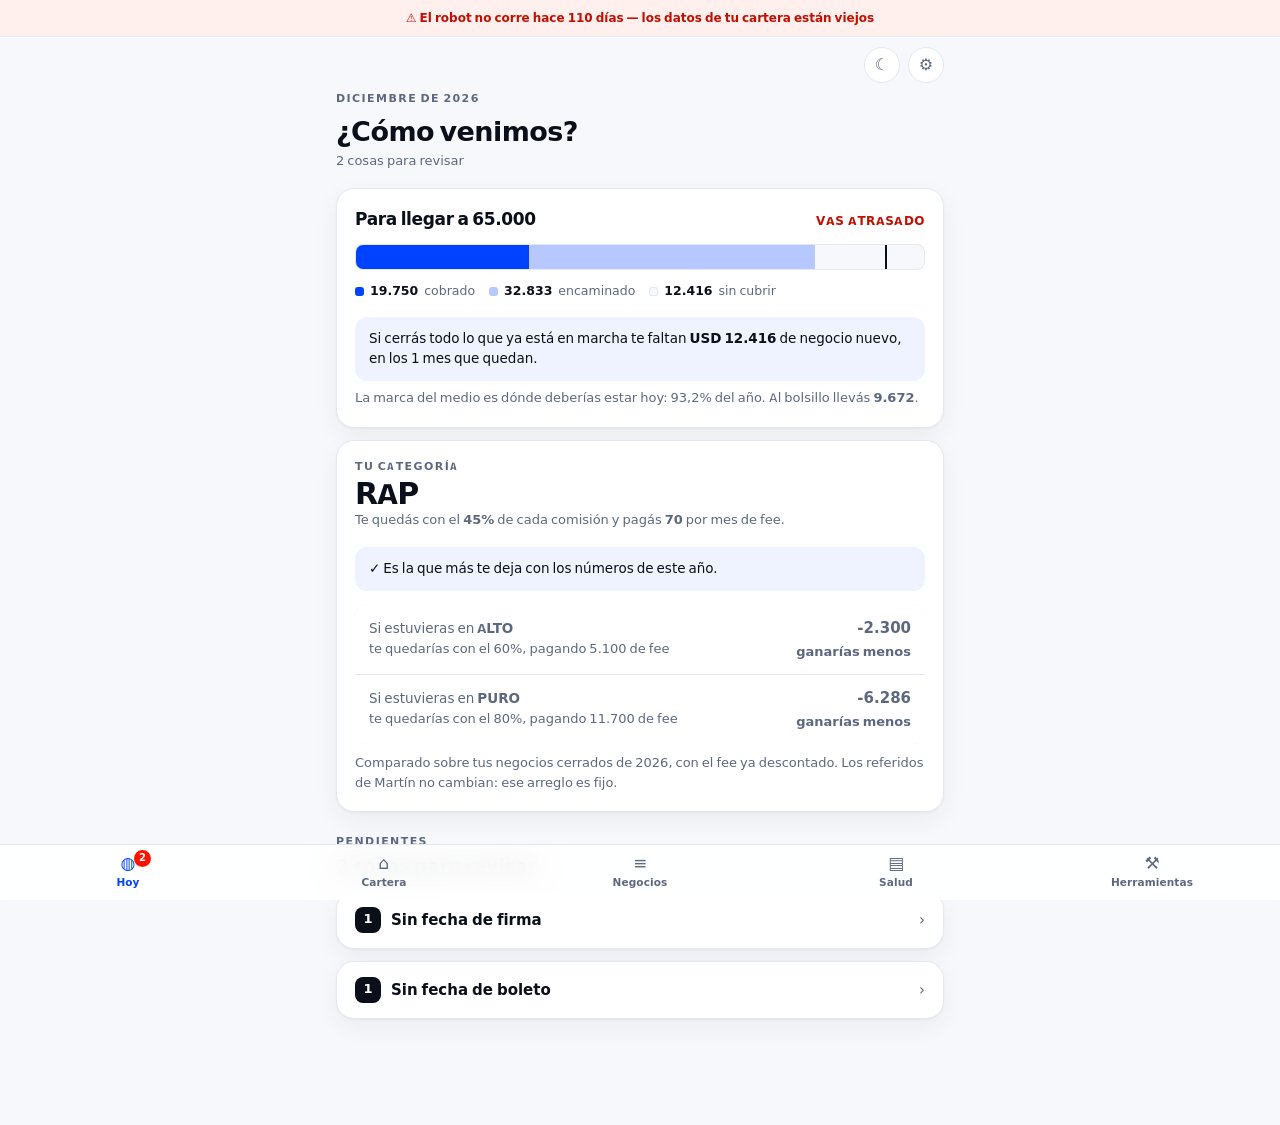
==== commit 341cd196: "feat: la pestaña Renta pasa a ser Herramientas, con una calculadora de comisiones LA PESTAÑA se llam" ====
--- a/index.html
+++ b/index.html
@@ -57,8 +57,8 @@
   <button class="nav-boton" data-vista="salud">
     <span class="nav-icono" aria-hidden="true">▤</span><span class="nav-texto">Salud</span>
   </button>
-  <button class="nav-boton" data-vista="renta">
-    <span class="nav-icono" aria-hidden="true">%</span><span class="nav-texto">Renta</span>
+  <button class="nav-boton" data-vista="herramientas">
+    <span class="nav-icono" aria-hidden="true">⚒</span><span class="nav-texto">Herramientas</span>
   </button>
 </nav>
 
--- a/app.css
+++ b/app.css
@@ -131,11 +131,14 @@
 /* ---------- Estructura ---------- */
 
 .vista { padding: 8px 16px 28px; max-width: 640px; margin: 0 auto; outline: none; }
-.vista > * { animation: entrar .45s cubic-bezier(.2, .7, .3, 1) backwards; }
-.vista > *:nth-child(2) { animation-delay: .05s; }
-.vista > *:nth-child(3) { animation-delay: .1s; }
-.vista > *:nth-child(4) { animation-delay: .15s; }
-.vista > *:nth-child(n+5) { animation-delay: .2s; }
+/* Solo al ENTRAR a la pantalla. Sin el `.entrando`, esta animacion se disparaba en cada
+   redibujado — o sea cada vez que se tocaba cualquier cosa — y la pantalla entera
+   parpadeaba y volvia a deslizarse hacia arriba. */
+.vista.entrando > * { animation: entrar .45s cubic-bezier(.2, .7, .3, 1) backwards; }
+.vista.entrando > *:nth-child(2) { animation-delay: .05s; }
+.vista.entrando > *:nth-child(3) { animation-delay: .1s; }
+.vista.entrando > *:nth-child(4) { animation-delay: .15s; }
+.vista.entrando > *:nth-child(n+5) { animation-delay: .2s; }
 
 @keyframes entrar {
   from { opacity: 0; transform: translateY(10px); }
@@ -143,7 +146,7 @@
 }
 
 @media (prefers-reduced-motion: reduce) {
-  .vista > * { animation: none; }
+  .vista.entrando > * { animation: none; }
 }
 
 .tarjeta {
@@ -730,43 +733,641 @@
 }
 .menu-boton.abierto .menu-dato { color: var(--azul); }
 
-/* El panel FLOTA sobre el contenido, como cualquier menu desplegable.
-
-   Estaba en el flujo de la pagina, asi que al abrirlo empujaba todo para abajo y se leia
-   como una tarjeta mas del tablero — se perdia que era un menu. Flotando, se abre encima,
-   se cierra y la pagina no se movio. */
-.barra-menu { position: sticky; }
+/* ---------- Los desplegables del menu ---------- */
+
+/* Ninguno se parece a una tarjeta del tablero, a proposito: cuando el menu se ve igual
+   que el contenido, deja de leerse como un menu y parece una seccion mas. Son angostos,
+   con la sombra fuerte de algo que flota, y sin una linea de explicacion adentro. */
 .menu-caja { position: relative; z-index: 20; }
-.menu-panel {
+
+.menu-globo {
   position: absolute;
-  left: 0;
-  right: 0;
-  top: 100%;
-  max-height: min(66vh, 560px);
-  overflow-y: auto;
-  overscroll-behavior: contain;
+  top: calc(100% + 7px);
+  /* Cuelga del boton que lo abrio: cuatro botones, 25% cada uno. */
+  left: calc(var(--desde, 0) * 25%);
+  min-width: 168px;
+  max-width: 62vw;
+  z-index: 25;
   background: var(--lienzo);
   border: 1px solid var(--linea);
-  border-radius: 14px;
-  padding: 16px;
-  box-shadow: 0 4px 10px rgba(11, 15, 26, .08), 0 18px 40px rgba(11, 15, 26, .18);
-  animation: bajar .16s ease-out;
-}
+  border-radius: 12px;
+  padding: 5px;
+  box-shadow: 0 3px 8px rgba(11, 15, 26, .1), 0 14px 32px rgba(11, 15, 26, .2);
+  animation: bajar .14s ease-out;
+}
+/* Los dos ultimos se pegan a la derecha o se irian de la pantalla. */
+.menu-globo.derecha { left: auto; right: 0; }
+
+/* El pico que lo cuelga de su palabra.
+
+   Sin el, el globo aparecia flotando suelto abajo de la barra y no se veia de cual de los
+   cuatro botones habia salido — se entendia por contexto y nada mas. Es un cuadradito
+   girado 45 grados, tapando el borde de arriba del globo: asi el pico y la caja se leen
+   como una sola figura y no como dos dibujos pegados. */
+.menu-globo::before {
+  content: "";
+  position: absolute;
+  top: -7px;
+  left: 38px;
+  width: 12px;
+  height: 12px;
+  background: var(--lienzo);
+  border-left: 1px solid var(--linea);
+  border-top: 1px solid var(--linea);
+  border-radius: 2px 0 0 0;
+  transform: rotate(45deg);
+}
+.menu-globo.derecha::before { left: auto; right: 38px; }
 @keyframes bajar { from { opacity: 0; transform: translateY(-6px); } }
-@media (prefers-reduced-motion: reduce) { .menu-panel { animation: none; } }
-
-/* Tocar afuera cierra. Va detras del panel pero delante de todo lo demas. */
+@media (prefers-reduced-motion: reduce) { .menu-globo { animation: none; } }
+
+/* El telon queda POR DEBAJO del panel (z-index 25 contra 12). Al reves lo tapaba entero:
+   cada toque en un boton del menu caia en el telon, que lo unico que hace es cerrar. */
 .menu-telon {
   position: fixed;
   inset: 0;
-  z-index: 15;
-  background: rgba(11, 15, 26, .12);
+  z-index: 12;
+  background: transparent;
   border: 0;
   padding: 0;
-}
-.menu-panel .opcion:first-child { border-top: 0; padding-top: 0; }
-.menu-panel .consejo:last-child { margin-bottom: 0; }
-
+  cursor: default;
+}
+
+.menu-lista { display: flex; flex-direction: column; max-height: 60vh; overflow-y: auto; }
+.menu-opcion {
+  display: flex;
+  align-items: center;
+  justify-content: space-between;
+  gap: 10px;
+  width: 100%;
+  padding: 9px 11px;
+  border: 0;
+  border-radius: 8px;
+  background: transparent;
+  font: inherit;
+  font-size: 13.5px;
+  font-weight: 600;
+  color: var(--tinta);
+  text-align: left;
+  cursor: pointer;
+  white-space: nowrap;
+}
+.menu-opcion:active { background: var(--lienzo-2); }
+.menu-opcion.activo { color: var(--azul); }
+.menu-opcion.aparte { border-top: 1px solid var(--linea); border-radius: 0; margin-top: 5px; padding-top: 12px; }
+.tilde { color: var(--azul); font-size: 12px; }
+
+.menu-cabeza { display: flex; gap: 5px; padding: 2px 2px 7px; border-bottom: 1px solid var(--linea); margin-bottom: 5px; }
+.menu-mini {
+  flex: 1;
+  padding: 6px 8px;
+  border-radius: 7px;
+  border: 1px solid var(--linea);
+  background: transparent;
+  font: inherit;
+  font-size: 11.5px;
+  font-weight: 700;
+  color: var(--tinta-2);
+  cursor: pointer;
+}
+.menu-mini:active { background: var(--lienzo-2); }
+
+/* Reporte: dos iconos y ninguna palabra. */
+.menu-iconos { display: flex; gap: 6px; align-items: center; padding: 2px; }
+.boton-icono {
+  width: 46px; height: 46px;
+  display: grid; place-items: center;
+  border-radius: 11px;
+  border: 1px solid var(--linea);
+  background: transparent;
+  color: var(--tinta);
+  cursor: pointer;
+}
+.boton-icono svg { width: 21px; height: 21px; }
+.boton-icono:active { background: var(--azul-suave); border-color: var(--azul-claro); color: var(--azul); }
+.menu-iconos .apunte { font-size: 11px; }
+
+/* ---------- La ventana de "Que hacer" ---------- */
+
+/* Es lo unico del menu que se LEE, y leer parrafos en una columna de 200px es incomodo.
+   Por eso va en el medio de la pantalla y no colgando de su boton. */
+.ventana-fondo {
+  position: fixed;
+  inset: 0;
+  z-index: 60;
+  display: grid;
+  place-items: center;
+  padding: 20px;
+  background: rgba(11, 15, 26, .45);
+  animation: aparecer .14s ease-out;
+}
+@keyframes aparecer { from { opacity: 0; } }
+.ventana {
+  width: 100%;
+  max-width: 380px;
+  max-height: 76vh;
+  display: flex;
+  flex-direction: column;
+  background: var(--lienzo);
+  border-radius: 18px;
+  box-shadow: 0 20px 60px rgba(0, 0, 0, .35);
+  overflow: hidden;
+}
+.ventana-cabeza {
+  display: flex;
+  align-items: center;
+  justify-content: space-between;
+  gap: 12px;
+  padding: 16px 18px 12px;
+  border-bottom: 1px solid var(--linea);
+}
+.ventana-cerrar {
+  width: 30px; height: 30px;
+  display: grid; place-items: center;
+  border: 0; border-radius: 50%;
+  background: var(--lienzo-2);
+  color: var(--tinta-2);
+  font: inherit; font-size: 13px;
+  cursor: pointer;
+}
+.ventana-cerrar:active { background: var(--linea); }
+.ventana-cuerpo { padding: 16px 18px 18px; overflow-y: auto; }
+.ventana-cuerpo .consejo:last-child { margin-bottom: 0; }
+
+@media (prefers-reduced-motion: reduce) {
+  .ventana-fondo { animation: none; }
+}
+
+/* ---------- Modo ordenar ---------- */
+
+.aviso-orden {
+  margin: 0 0 12px;
+  padding: 11px 14px;
+  border-radius: 12px;
+  background: var(--azul-suave);
+  border: 1px solid var(--azul-claro);
+  color: var(--azul);
+  font-size: 12.5px;
+}
+.tarjeta-indicador.ordenando { border-color: var(--azul-claro); }
+.tarjeta-indicador.ordenando .mover {
+  display: flex;
+  align-items: center;
+  gap: 8px;
+  margin: 0 0 14px;
+  padding: 0 0 12px;
+  border-bottom: 1px solid var(--linea);
+  border-top: 0;
+}
+.ver-mas {
+  margin: 14px 0 0;
+  font-size: 12.5px;
+  font-weight: 700;
+  color: var(--azul);
+}
+
+/* ---------- Barra de estado del robot ---------- */
+
+.barra-estado {
+  padding: 9px 16px;
+  font-size: 12px;
+  font-weight: 600;
+  text-align: center;
+  background: var(--lienzo);
+  border-bottom: 1px solid var(--linea);
+  color: var(--tinta-2);
+}
+.barra-estado.alerta { background: var(--rojo-suave); color: var(--rojo-tinta); }
+
+/* ---------- La barra de ritmo (el elemento firma) ---------- */
+
+.ritmo { margin-top: 6px; }
+.ritmo-pista {
+  position: relative;
+  height: 34px;
+  background: var(--lienzo-2);
+  border: 1px solid var(--linea);
+  border-radius: 10px;
+  overflow: hidden;
+}
+.ritmo-relleno {
+  height: 100%;
+  background: var(--azul);
+  border-radius: 9px 0 0 9px;
+  transition: width .8s cubic-bezier(.2, .7, .3, 1);
+}
+.ritmo-pista.atrasado .ritmo-relleno { background: var(--rojo); }
+.ritmo-marca {
+  position: absolute;
+  top: -4px;
+  bottom: -4px;
+  width: 3px;
+  background: var(--tinta);
+  border-radius: 3px;
+}
+.ritmo-marca::after {
+  content: attr(data-texto);
+  position: absolute;
+  top: -17px;
+  left: 50%;
+  transform: translateX(-50%);
+  white-space: nowrap;
+  font-size: 10px;
+  font-weight: 700;
+  letter-spacing: .06em;
+  text-transform: uppercase;
+  color: var(--tinta-2);
+}
+.ritmo-pies { display: flex; justify-content: space-between; margin-top: 10px; font-size: 12px; }
+.ritmo-veredicto { font-weight: 800; font-stretch: 100%; letter-spacing: .04em; text-transform: uppercase; font-size: 12px; }
+.ritmo-veredicto.mal { color: var(--rojo-tinta); }
+.ritmo-veredicto.bien { color: var(--azul); }
+
+/* ---------- Las tres capas ---------- */
+
+.capas-barra { display: flex; height: 14px; border-radius: 7px; overflow: hidden; background: var(--lienzo-2); margin: 4px 0 16px; }
+.capas-tramo { transition: width .8s cubic-bezier(.2, .7, .3, 1); }
+.capas-tramo.uno { background: var(--azul); }
+.capas-tramo.dos { background: var(--azul-medio); }
+.capas-tramo.tres { background: var(--azul-claro); }
+.capas-tramo.cuatro { background: var(--azul-suave); box-shadow: inset 0 0 0 1px var(--azul-claro); }
+
+.capa { display: grid; grid-template-columns: 12px 1fr auto; gap: 12px; align-items: center; padding: 11px 0; border-top: 1px solid var(--linea); }
+.capa:first-of-type { border-top: none; }
+.capa-punto { width: 12px; height: 12px; border-radius: 4px; }
+.capa-punto.uno { background: var(--azul); }
+.capa-punto.dos { background: var(--azul-medio); }
+.capa-punto.tres { background: var(--azul-claro); }
+.capa-punto.cuatro { background: var(--azul-suave); box-shadow: inset 0 0 0 1px var(--azul-claro); }
+.capa-nombre { font-weight: 600; font-size: 14px; }
+.capa-sub { font-size: 12px; color: var(--tinta-2); }
+.capa-monto { text-align: right; }
+/* El total de lo que suma, marcado para que se lea de un golpe. */
+.capa.capa-total { border-top: 2px solid var(--tinta); padding-top: 12px; }
+.capa.capa-total .capa-nombre { font-weight: 800; }
+.capa.capa-total .cifra { color: var(--azul); }
+/* Lo potencial va aparte: no suma, y tiene que verse que no suma. */
+.capa.aparte { border-top: 1px dashed var(--linea); margin-top: 6px; padding-top: 14px; opacity: .72; }
+
+/* ---------- Pendientes ---------- */
+
+.grupo { margin-bottom: 12px; }
+.grupo-cabeza {
+  width: 100%;
+  display: flex;
+  align-items: center;
+  gap: 10px;
+  padding: 15px 18px;
+  background: var(--lienzo);
+  border: 1px solid var(--linea);
+  border-radius: var(--radio);
+  box-shadow: var(--sombra);
+  font: inherit;
+  color: inherit;
+  text-align: left;
+  cursor: pointer;
+  list-style: none;
+}
+.grupo-cabeza::-webkit-details-marker { display: none; }
+.grupo.urgente .grupo-cabeza { border-color: var(--rojo); background: var(--rojo-suave); }
+.grupo-cuenta {
+  min-width: 26px; height: 26px; padding: 0 7px;
+  display: grid; place-items: center;
+  border-radius: 8px;
+  background: var(--tinta); color: var(--lienzo);
+  font-size: 13px; font-weight: 800;
+}
+.grupo.urgente .grupo-cuenta { background: var(--rojo); color: #fff; }
+.grupo-nombre { flex: 1; font-weight: 600; font-size: 15px; }
+.grupo-flecha { color: var(--tinta-2); transition: transform .2s; }
+.grupo[open] .grupo-flecha { transform: rotate(90deg); }
+.grupo-lista { list-style: none; margin: 6px 0 0; padding: 0; }
+.grupo-item { padding: 12px 18px; border-bottom: 1px solid var(--linea); }
+.grupo-item:last-child { border-bottom: none; }
+.grupo-item-titulo { font-weight: 600; font-size: 14px; margin: 0; }
+.grupo-item-detalle { font-size: 12.5px; color: var(--tinta-2); margin: 3px 0 0; }
+
+.vacio { text-align: center; padding: 44px 20px; }
+.vacio-signo { font-size: 40px; line-height: 1; margin: 0; }
+.vacio-texto { margin-top: 12px; color: var(--tinta-2); }
+
+/* ---------- Grafica de barras ---------- */
+
+/* El alto de la cana va en % del HUECO, no de la columna entera.
+
+   Estaba mal y mentia: la columna mide 116px, pero el numerito de arriba y la etiqueta de
+   abajo se comen ~38px. Una cana que pedia 116px (la mas alta) y otra que pedia 79px (el
+   68%) terminaban las DOS aplastadas contra los 78px libres, o sea identicas. Todo lo que
+   pasara de dos tercios se dibujaba igual: 59k, 44k y 40k salian a la misma altura.
+   El hueco con flex:1 se queda con el sobrante y ahi si el porcentaje es de verdad. */
+.barras { display: flex; align-items: flex-end; gap: 8px; height: 132px; margin-top: 6px; }
+.barras-columna { flex: 1; min-width: 0; display: flex; flex-direction: column; justify-content: flex-end; gap: 6px; height: 100%; }
+.barras-hueco { flex: 1; min-height: 0; display: flex; align-items: flex-end; }
+.barras-cana { width: 100%; background: var(--azul-claro); border-radius: 5px 5px 0 0; min-height: 3px; transition: height .8s cubic-bezier(.2, .7, .3, 1); }
+.barras-columna.actual .barras-cana { background: var(--azul); }
+.barras-pie { text-align: center; font-size: 10.5px; color: var(--tinta-2); font-variant-numeric: tabular-nums; }
+.barras-tope { text-align: center; font-size: 10.5px; font-weight: 700; font-variant-numeric: tabular-nums; }
+
+/* ---------- Filas de datos ---------- */
+
+.datos { display: grid; gap: 1px; background: var(--linea); border-radius: 12px; overflow: hidden; }
+.dato { display: flex; justify-content: space-between; align-items: baseline; gap: 12px; padding: 12px 14px; background: var(--lienzo); }
+.dato-nombre { font-size: 13.5px; color: var(--tinta-2); }
+.dato-valor { font-weight: 700; font-variant-numeric: tabular-nums; text-align: right; }
+
+.aviso {
+  border-left: 3px solid var(--rojo);
+  background: var(--rojo-suave);
+  border-radius: 0 12px 12px 0;
+  padding: 13px 15px;
+  font-size: 13.5px;
+  margin: 12px 0 0;
+}
+
+/* ---------- Barra inferior ---------- */
+
+.navegacion {
+  position: fixed; inset: auto 0 0 0;
+  display: grid; grid-template-columns: repeat(5, 1fr);
+  background: color-mix(in srgb, var(--lienzo) 88%, transparent);
+  backdrop-filter: blur(14px);
+  border-top: 1px solid var(--linea);
+  padding-bottom: env(safe-area-inset-bottom);
+  z-index: 10;
+}
+.nav-boton {
+  position: relative;
+  display: flex; flex-direction: column; align-items: center; gap: 3px;
+  padding: 10px 4px 9px;
+  background: none; border: none; cursor: pointer;
+  color: var(--tinta-2); font: inherit;
+  -webkit-tap-highlight-color: transparent;
+}
+.nav-boton[aria-current="page"] { color: var(--azul); }
+.nav-icono { font-size: 17px; line-height: 1; }
+.nav-texto { font-size: 10.5px; font-weight: 600; letter-spacing: .01em; }
+.nav-globo {
+  position: absolute; top: 5px; left: 50%; margin-left: 6px;
+  min-width: 17px; height: 17px; padding: 0 5px;
+  display: grid; place-items: center;
+  background: var(--rojo); color: #fff;
+  border-radius: 9px; font-size: 10px; font-weight: 800;
+}
+
+.pronto { text-align: center; padding: 60px 20px; color: var(--tinta-2); }
+
+/* ---------- Formularios ---------- */
+
+.pasos { margin: 0 0 16px; padding-left: 20px; font-size: 14px; line-height: 1.65; }
+.pasos li { margin-bottom: 7px; }
+.pasos code, .apunte code {
+  background: var(--lienzo-2); border: 1px solid var(--linea);
+  border-radius: 5px; padding: 1px 5px; font-size: 12.5px;
+}
+
+.campo {
+  width: 100%;
+  margin-top: 8px;
+  padding: 13px 14px;
+  font: inherit;
+  color: var(--tinta);
+  background: var(--lienzo-2);
+  border: 1px solid var(--linea);
+  border-radius: 12px;
+}
+.campo:focus { outline: 2px solid var(--azul); outline-offset: -1px; background: var(--lienzo); }
+
+.botonera { display: flex; gap: 8px; flex-wrap: wrap; margin-top: 12px; }
+
+.boton {
+  display: inline-flex; align-items: center; justify-content: center;
+  padding: 13px 18px;
+  font: inherit; font-weight: 700;
+  border: 1px solid var(--linea); border-radius: 12px;
+  background: var(--lienzo); color: var(--tinta);
+  text-decoration: none; cursor: pointer;
+  -webkit-tap-highlight-color: transparent;
+}
+.boton-primario { background: var(--azul); border-color: var(--azul); color: #fff; }
+.boton-borrar { color: var(--rojo-tinta); border-color: var(--rojo); }
+.boton:active { transform: translateY(1px); }
+
+.campo-fila { display: grid; gap: 4px; padding: 12px 14px; background: var(--lienzo); }
+.campo-fila > label { font-size: 12.5px; color: var(--tinta-2); }
+.campo-fila .campo { margin-top: 2px; }
+.campo-fila.falta { background: var(--rojo-suave); }
+.campo-fila.falta > label { color: var(--rojo-tinta); font-weight: 700; }
+
+/* ---------- Barra de guardado ---------- */
+
+.barra-guardado {
+  position: sticky; top: 0; z-index: 9;
+  display: flex; align-items: center; justify-content: space-between; gap: 12px;
+  padding: 9px 16px;
+  background: var(--azul-suave);
+  border-bottom: 1px solid var(--azul-claro);
+  font-size: 12.5px; font-weight: 600;
+}
+.barra-guardado.error { background: var(--rojo-suave); border-color: var(--rojo); color: var(--rojo-tinta); }
+.barra-guardado.listo { background: var(--azul); border-color: var(--azul); color: #fff; }
+.barra-guardado.guardando #texto-guardado::after {
+  content: "";
+  display: inline-block; vertical-align: -2px; margin-left: 8px;
+  width: 12px; height: 12px;
+  border: 2px solid var(--azul-claro); border-top-color: var(--azul);
+  border-radius: 50%;
+  animation: girar .7s linear infinite;
+}
+@keyframes girar { to { transform: rotate(360deg); } }
+@media (prefers-reduced-motion: reduce) {
+  .barra-guardado.guardando #texto-guardado::after { animation: none; }
+}
+.boton-mini {
+  padding: 6px 13px; font: inherit; font-weight: 700; font-size: 12px;
+  background: var(--azul); color: #fff; border: none; border-radius: 8px; cursor: pointer;
+  flex-shrink: 0;
+}
+.boton-mini:disabled { opacity: .5; cursor: default; }
+.barra-guardado.error .boton-mini { background: var(--rojo); }
+
+/* ---------- Listas y filtros ---------- */
+
+.filtros { display: flex; gap: 8px; flex-wrap: wrap; margin-bottom: 12px; }
+.filtro {
+  padding: 9px 13px;
+  font: inherit; font-size: 13px; font-weight: 600;
+  color: var(--tinta); background: var(--lienzo);
+  border: 1px solid var(--linea); border-radius: 10px;
+  cursor: pointer;
+}
+.filtro.prendido { background: var(--azul); border-color: var(--azul); color: #fff; }
+
+.lista { display: grid; gap: 1px; background: var(--linea); border-radius: var(--radio); overflow: hidden; border: 1px solid var(--linea); }
+.fila {
+  display: flex; align-items: center; justify-content: space-between; gap: 12px;
+  width: 100%; padding: 14px 16px;
+  background: var(--lienzo); border: none; font: inherit; color: inherit;
+  text-align: left; cursor: pointer;
+  -webkit-tap-highlight-color: transparent;
+}
+.fila:active { background: var(--lienzo-2); }
+.fila-cuerpo { min-width: 0; }
+.fila-titulo { display: block; font-weight: 600; font-size: 14.5px; }
+.fila-sub { display: block; font-size: 12px; color: var(--tinta-2); margin-top: 2px; }
+.fila-derecha { display: flex; align-items: center; gap: 9px; flex-shrink: 0; }
+/* Siempre las dos caras de la plata: arriba lo que te queda, abajo lo que factura RE/MAX. */
+.fila-plata { text-align: right; }
+.fila-plata .fila-sub { margin-top: 1px; }
+.chip-avisos {
+  min-width: 21px; height: 21px; padding: 0 6px;
+  display: grid; place-items: center;
+  background: var(--rojo); color: #fff;
+  border-radius: 7px; font-size: 11px; font-weight: 800;
+}
+.chip-curso {
+  background: var(--azul-suave); color: var(--azul);
+  padding: 1px 6px; border-radius: 5px; font-weight: 700;
+}
+
+/* El segundo número de la portada: lo que entra si cierra lo que ya está avanzado. */
+.cierre {
+  border-top: 1px solid var(--linea);
+  padding-top: 14px;
+}
+
+/* ---------- Cartera ---------- */
+
+/* El estado de una propiedad se lee por color: cuanto mas saturado el azul, mas cerca
+   esta de cobrarse. El rojo, como siempre, es la que se fue. */
+.chip-estado {
+  display: inline-block;
+  padding: 1px 7px; border-radius: 6px;
+  font-size: 11px; font-weight: 700; letter-spacing: .01em;
+  background: var(--azul-suave); color: var(--azul);
+  box-shadow: inset 0 0 0 1px var(--azul-claro);
+}
+.chip-reservada { background: var(--azul); color: #fff; box-shadow: none; }
+.chip-negociacion { background: var(--azul-claro); color: var(--azul); box-shadow: none; }
+.chip-caida { background: var(--rojo-suave); color: var(--rojo-tinta); box-shadow: inset 0 0 0 1px var(--rojo); }
+.chip-apagado {
+  padding: 1px 7px; border-radius: 6px;
+  font-size: 11px; font-weight: 700;
+  background: var(--lienzo-2); color: var(--tinta-2);
+  box-shadow: inset 0 0 0 1px var(--linea);
+}
+
+/* ---------- Linea de tiempo ---------- */
+
+.tiempo { list-style: none; margin: 0; padding: 0 0 0 20px; position: relative; }
+.tiempo::before {
+  content: ""; position: absolute; left: 4px; top: 6px; bottom: 6px;
+  width: 2px; background: var(--linea); border-radius: 2px;
+}
+.tiempo-hito { position: relative; padding-bottom: 16px; }
+.tiempo-hito:last-child { padding-bottom: 0; }
+.tiempo-hito::before {
+  content: ""; position: absolute; left: -20px; top: 5px;
+  width: 10px; height: 10px; border-radius: 50%;
+  background: var(--azul); box-shadow: 0 0 0 3px var(--lienzo);
+}
+.tiempo-hito:last-child::before { background: var(--tinta); }
+.tiempo-fecha {
+  display: block; font-size: 11px; font-weight: 700; letter-spacing: .06em;
+  text-transform: uppercase; color: var(--tinta-2); font-variant-numeric: tabular-nums;
+}
+.tiempo-titulo { display: block; font-weight: 600; font-size: 14.5px; }
+.tiempo-detalle { display: block; font-size: 12.5px; color: var(--tinta-2); }
+
+/* ---------- Consejos (que hacer) ---------- */
+
+.consejo {
+  border-left: 3px solid var(--azul);
+  background: var(--azul-suave);
+  border-radius: 0 12px 12px 0;
+  padding: 12px 14px;
+  margin-bottom: 8px;
+}
+.consejo:last-child { margin-bottom: 0; }
+.consejo.rojo { border-color: var(--rojo); background: var(--rojo-suave); }
+.consejo-titulo { margin: 0; font-weight: 700; font-size: 14px; }
+.consejo-detalle { margin: 3px 0 0; font-size: 13px; color: var(--tinta-2); }
+.consejo.rojo .consejo-detalle { color: var(--rojo-tinta); }
+
+/* ---------- Contactos ---------- */
+
+.persona { padding: 12px 0; border-top: 1px solid var(--linea); }
+.persona:first-child { border-top: none; padding-top: 0; }
+.persona-campos { display: grid; grid-template-columns: 1fr 1fr; gap: 8px; }
+.persona-campos .campo { margin-top: 6px; }
+@media (max-width: 380px) {
+  .persona-campos { grid-template-columns: 1fr; }
+}
+
+/* ---------- Engranaje de Ajustes ----------
+   Va en el flujo y no fijo: asi no se le monta encima al titulo de ninguna pantalla. */
+
+/* Los dos botones sueltos de arriba. Solo se ven en Hoy: en el resto de las pantallas
+   robaban una franja entera y no se usaban nunca. */
+.cinta {
+  display: flex; justify-content: flex-end; gap: 8px;
+  max-width: 640px; margin: 0 auto; padding: 10px 16px 0;
+}
+.boton-ajustes {
+  width: 36px; height: 36px;
+  display: grid; place-items: center;
+  font: inherit; font-size: 16px;
+  color: var(--tinta-2);
+  background: var(--lienzo);
+  border: 1px solid var(--linea); border-radius: 50%;
+  cursor: pointer;
+  -webkit-tap-highlight-color: transparent;
+}
+.boton-ajustes:active { transform: translateY(1px); }
+
+/* ---------- Las dos rentas, una al lado de la otra ---------- */
+
+/* La real manda y la bruta acompaña: son el mismo dato mirado con y sin costos, y si las
+   dos tuvieran el mismo peso visual el cliente se queda con la que mas le gusta. */
+.dos-rentas { display: flex; gap: 12px; align-items: stretch; margin-top: 14px; }
+.renta-caja {
+  flex: 1;
+  min-width: 0;
+  padding: 12px 14px;
+  border-radius: 14px;
+  background: var(--lienzo-2);
+  border: 1px solid var(--linea);
+}
+.renta-caja.principal { background: var(--azul-suave); border-color: var(--azul-claro); }
+.renta-nombre {
+  margin: 0;
+  font-size: 11px;
+  font-weight: 700;
+  letter-spacing: .08em;
+  text-transform: uppercase;
+  color: var(--tinta-2);
+}
+.renta-cifra { margin: 4px 0 2px; line-height: 1; }
+.renta-cifra.chica { font-size: 34px; font-weight: 800; letter-spacing: -.02em; color: var(--tinta-2); }
+.renta-pie { margin: 0; font-size: 11.5px; color: var(--tinta-2); }
+
+/* Una opcion del menu que ademas es un boton (elegir que renta se manda). */
+.opcion-boton {
+  display: flex;
+  align-items: center;
+  justify-content: space-between;
+  width: 100%;
+  gap: 10px;
+  text-align: left;
+  background: transparent;
+  border: 0;
+  border-top: 1px solid var(--linea);
+  padding: 12px 2px;
+  font: inherit;
+  color: inherit;
+  cursor: pointer;
+}
+.opcion-boton:active { background: var(--lienzo-2); }
+.opcion-boton:disabled { opacity: .5; }
 
 /* ---------- Tarjetas de indicador: se tocan y se mueven ---------- */
 
@@ -774,20 +1375,7 @@
 .tarjeta-indicador:active { transform: scale(.995); }
 .tarjeta-indicador:focus-visible { outline: 2px solid var(--azul); outline-offset: 2px; }
 
-/* Agarrada: se levanta de la pagina para que se vea que quedo suelta y se puede mover. */
-.tarjeta-indicador.agarrada {
-  border-color: var(--azul);
-  box-shadow: 0 6px 14px rgba(11, 15, 26, .1), 0 20px 44px rgba(11, 15, 26, .16);
-  transform: scale(1.01);
-}
-.mover {
-  display: flex;
-  gap: 8px;
-  flex-wrap: wrap;
-  margin-top: 14px;
-  padding-top: 14px;
-  border-top: 1px solid var(--linea);
-}
+.mover { display: flex; gap: 8px; flex-wrap: wrap; align-items: center; }
 
 /* Volver, arriba de una pantalla de detalle. */
 .volver {
@@ -847,3 +1435,34 @@
 }
 .frase.alerta { background: var(--rojo-suave); color: var(--rojo-tinta); }
 .frase + .datos { margin-top: 14px; }
+
+
+/* ---------- Lo fijo del tablero contra lo que elegis ---------- */
+
+/* Las cuatro primeras estan SIEMPRE y no se pueden sacar: son el tablero. Las de abajo
+   las prende y las ordena el usuario. Se distinguen por el fondo — con el mismo aspecto,
+   no habia forma de saber cual se podia mover y cual no. */
+.tarjeta-fija {
+  background: var(--lienzo-2);
+  border-color: var(--linea);
+  box-shadow: none;
+}
+.separador-indicadores {
+  display: flex;
+  align-items: center;
+  gap: 10px;
+  margin: 22px 0 12px;
+}
+.separador-indicadores::after {
+  content: "";
+  flex: 1;
+  height: 1px;
+  background: var(--linea);
+}
+.separador-nombre {
+  font-size: 11px;
+  font-weight: 800;
+  letter-spacing: .09em;
+  text-transform: uppercase;
+  color: var(--tinta-2);
+}
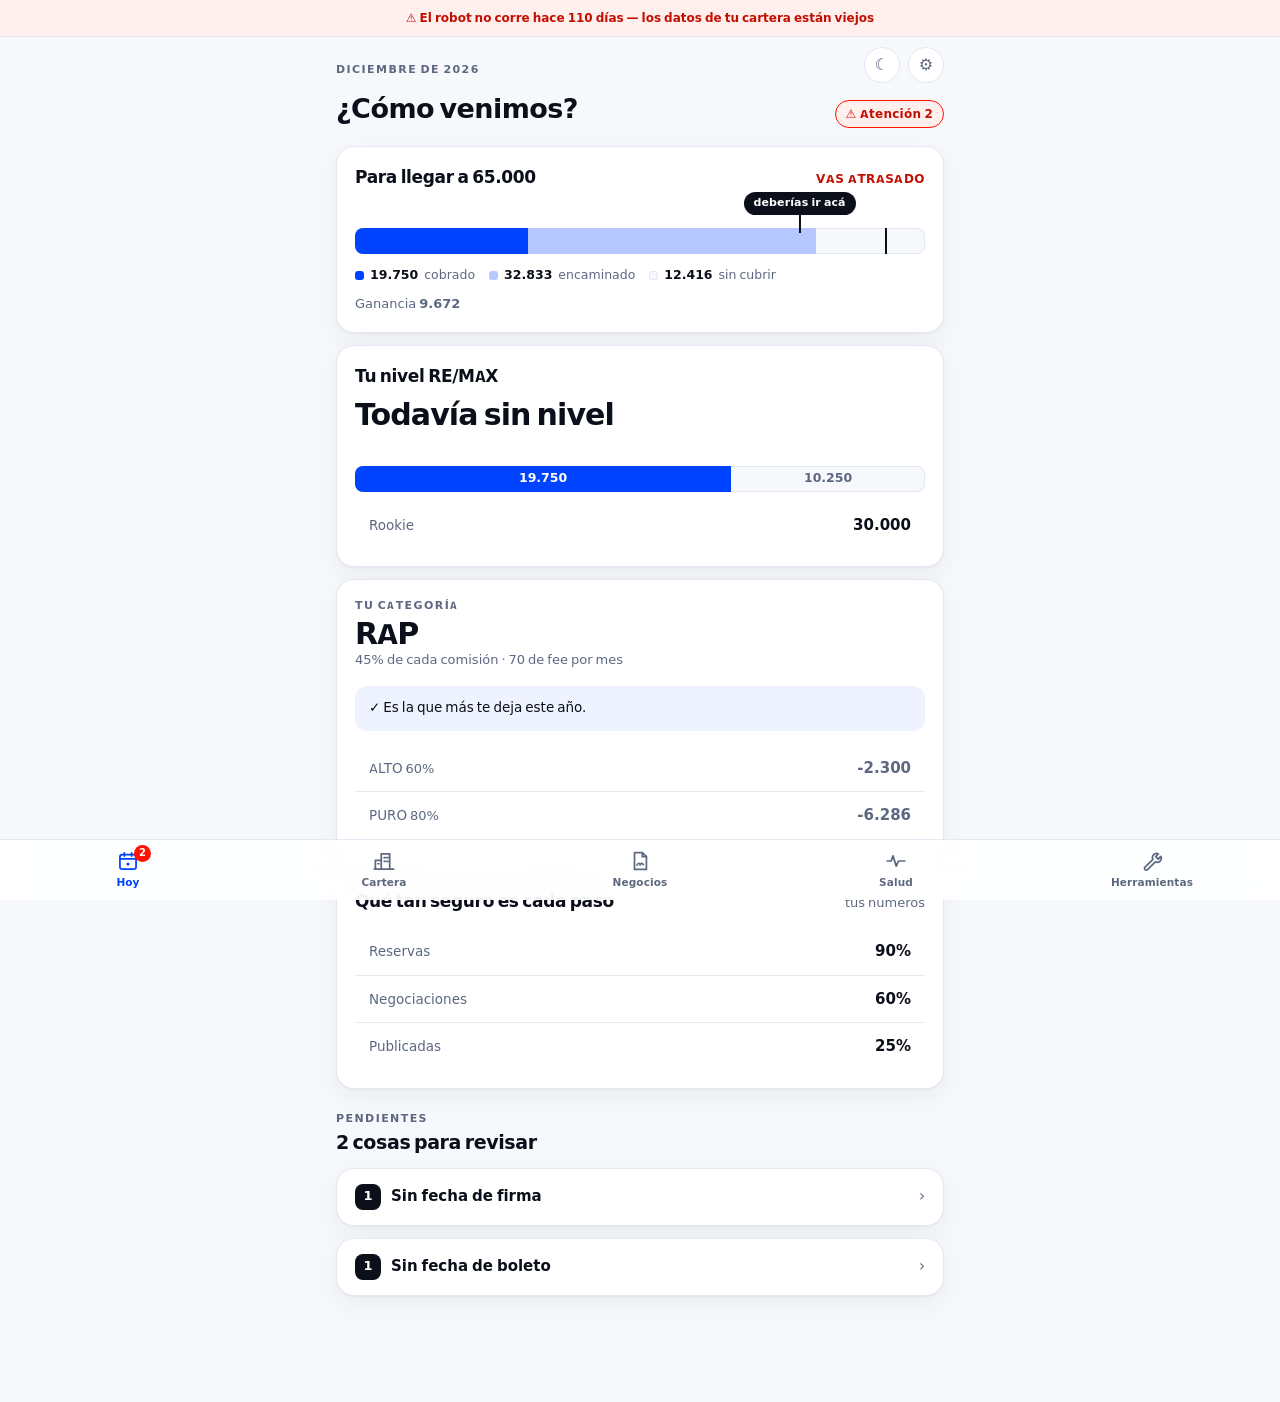
==== commit c639621d: "feat: los iconos de la barra de abajo pasan a decir algo Eran caracteres sueltos —◍ ⌂ ≡ ▤ ⚒— que no " ====
--- a/index.html
+++ b/index.html
@@ -45,20 +45,20 @@
 
 <nav class="navegacion" id="navegacion">
   <button class="nav-boton" data-vista="hoy" aria-current="page">
-    <span class="nav-icono" aria-hidden="true">◍</span><span class="nav-texto">Hoy</span>
+    <span class="nav-icono" aria-hidden="true"><svg viewBox="0 0 24 24" fill="none" stroke="currentColor" stroke-width="1.9" stroke-linecap="round" stroke-linejoin="round"><rect x="3.2" y="5" width="17.6" height="15.8" rx="2.6"/><path d="M3.2 9.6h17.6"/><path d="M8 3.2v3.4"/><path d="M16 3.2v3.4"/><circle cx="12" cy="15.3" r="1.7" fill="currentColor" stroke="none"/></svg></span><span class="nav-texto">Hoy</span>
     <span class="nav-globo" id="globo-pendientes" hidden></span>
   </button>
   <button class="nav-boton" data-vista="cartera">
-    <span class="nav-icono" aria-hidden="true">⌂</span><span class="nav-texto">Cartera</span>
+    <span class="nav-icono" aria-hidden="true"><svg viewBox="0 0 24 24" fill="none" stroke="currentColor" stroke-width="1.9" stroke-linecap="round" stroke-linejoin="round"><path d="M2.6 20.8V11.2h6.4"/><path d="M9 20.8V4.2h9.2v16.6"/><path d="M12.2 8.4h1.2M15.2 8.4h1.2M12.2 12.4h1.2M15.2 12.4h1.2M5.4 15h1.2"/><path d="M1.4 20.8h21.2"/></svg></span><span class="nav-texto">Cartera</span>
   </button>
   <button class="nav-boton" data-vista="negocios">
-    <span class="nav-icono" aria-hidden="true">≡</span><span class="nav-texto">Negocios</span>
+    <span class="nav-icono" aria-hidden="true"><svg viewBox="0 0 24 24" fill="none" stroke="currentColor" stroke-width="1.9" stroke-linecap="round" stroke-linejoin="round"><path d="M6 2.8h8.5L19 7.3v13.9H6z"/><path d="M14.5 2.8v4.5H19"/><path d="M8.8 16.4c1.6-2.6 2.6-2.6 3.4 0 .7-2.4 1.8-2.4 3.4-.6"/></svg></span><span class="nav-texto">Negocios</span>
   </button>
   <button class="nav-boton" data-vista="salud">
-    <span class="nav-icono" aria-hidden="true">▤</span><span class="nav-texto">Salud</span>
+    <span class="nav-icono" aria-hidden="true"><svg viewBox="0 0 24 24" fill="none" stroke="currentColor" stroke-width="1.9" stroke-linecap="round" stroke-linejoin="round"><path d="M2.4 12h4.3l2-5.6 3.6 11.2 2.4-5.6h6.9"/></svg></span><span class="nav-texto">Salud</span>
   </button>
   <button class="nav-boton" data-vista="herramientas">
-    <span class="nav-icono" aria-hidden="true">⚒</span><span class="nav-texto">Herramientas</span>
+    <span class="nav-icono" aria-hidden="true"><svg viewBox="0 0 24 24" fill="none" stroke="currentColor" stroke-width="1.9" stroke-linecap="round" stroke-linejoin="round"><path d="M18.9 4.3a4.4 4.4 0 0 0-5.9 5.9L4.4 18.8a1.9 1.9 0 0 0 2.7 2.7l8.6-8.6a4.4 4.4 0 0 0 5.9-5.9l-2.9 2.9-2.6-2.6z"/></svg></span><span class="nav-texto">Herramientas</span>
   </button>
 </nav>
 
--- a/app.css
+++ b/app.css
@@ -421,7 +421,11 @@
   -webkit-tap-highlight-color: transparent;
 }
 .nav-boton[aria-current="page"] { color: var(--azul); }
-.nav-icono { font-size: 17px; line-height: 1; }
+/* Dibujos y no caracteres: un simbolo suelto como "▤" no dice nada del contenido.
+   Van a trazo con currentColor, asi que toman el azul de la pestaña activa y el gris de
+   las otras, y se dan vuelta solos en modo oscuro. */
+.nav-icono { display: grid; place-items: center; height: 22px; }
+.nav-icono svg { width: 22px; height: 22px; }
 .nav-texto { font-size: 10.5px; font-weight: 600; letter-spacing: .01em; }
 .nav-globo {
   position: absolute; top: 5px; left: 50%; margin-left: 6px;
@@ -533,7 +537,7 @@
 .fila-sub { display: block; font-size: 12px; color: var(--tinta-2); margin-top: 2px; }
 .fila-derecha { display: flex; align-items: center; gap: 9px; flex-shrink: 0; }
 /* Siempre las dos caras de la plata: arriba lo que te queda, abajo lo que factura RE/MAX. */
-.fila-plata { text-align: right; }
+.fila-plata { text-align: right; display: block; }
 .fila-plata .fila-sub { margin-top: 1px; }
 .chip-avisos {
   min-width: 21px; height: 21px; padding: 0 6px;
@@ -551,6 +555,62 @@
   border-top: 1px solid var(--linea);
   padding-top: 14px;
 }
+
+/* ---------- Herramientas ---------- */
+
+/* Una sola linea que atraviesa las tres paradas.
+
+   El dibujo es UNO y no tres: lo que une a estas calculadoras es el momento en que se
+   usan —antes de comprar, al cerrar, cada año del contrato— y eso es una linea de tiempo,
+   no tres iconos sueltos.
+
+   La linea se dibuja sobre el contenedor y NO sobre cada parada, porque tiene que pasar
+   POR ATRAS de los circulos y seguir de largo en el espacio entre tarjeta y tarjeta. Si
+   fuera un borde de cada boton, se cortaria en cada hueco. */
+.camino-herramientas { position: relative; display: grid; gap: 10px; }
+.camino-herramientas::before {
+  content: "";
+  position: absolute; left: 35px; top: 30px; bottom: 30px;
+  width: 2px; background: var(--linea);
+}
+
+.parada {
+  position: relative;
+  display: flex; align-items: center; gap: 14px;
+  width: 100%; padding: 16px 16px 16px 14px;
+  background: var(--lienzo);
+  border: 1px solid var(--linea); border-radius: 16px;
+  font: inherit; color: inherit; text-align: left; cursor: pointer;
+  box-shadow: 0 1px 2px rgba(16, 24, 40, .04);
+  transition: transform .12s, border-color .12s, box-shadow .12s;
+  -webkit-tap-highlight-color: transparent;
+}
+.parada:active { transform: scale(.985); border-color: var(--azul-claro); box-shadow: none; }
+
+/* El numero de la parada, apoyado sobre la linea. El aro del color del papel es lo que
+   hace que la linea pase por atras sin tocarlo. */
+.parada-hito {
+  flex-shrink: 0;
+  width: 40px; height: 40px;
+  display: grid; place-items: center;
+  border-radius: 50%;
+  background: var(--azul); color: #fff;
+  box-shadow: 0 0 0 5px var(--lienzo);
+  font-size: 15px; font-weight: 800;
+  font-variant-numeric: tabular-nums;
+}
+
+.parada-cuerpo { flex: 1; min-width: 0; }
+.parada-momento {
+  display: block;
+  font-size: 10.5px; font-weight: 700; letter-spacing: .06em;
+  text-transform: uppercase; color: var(--tinta-2);
+}
+.parada-nombre {
+  display: block; margin-top: 2px;
+  font-size: 15.5px; font-weight: 700; line-height: 1.25; letter-spacing: -.01em;
+}
+.parada-flecha { flex-shrink: 0; color: var(--tinta-2); font-size: 20px; }
 
 /* ---------- Cartera ---------- */
 
@@ -573,6 +633,45 @@
   box-shadow: inset 0 0 0 1px var(--linea);
 }
 
+/* El resumen de la cartera: tres numeros con peso, en el alto de un renglon y medio.
+   Antes era una linea de texto gris que se leia como una nota al pie. */
+.resumen-cartera {
+  display: grid;
+  /* La primera se lleva casi el doble: adentro va un monto con la moneda adelante
+     ("USD 2.106.900") y en tres columnas iguales se partia en dos renglones, lo que
+     estiraba las otras dos al pedo. Las cuentas son un digito o dos y no necesitan nada. */
+  grid-template-columns: 1.75fr 1fr 1fr;
+  gap: 1px; margin-top: 10px;
+  background: var(--linea); border: 1px solid var(--linea);
+  border-radius: 12px; overflow: hidden;
+}
+.resumen-dato { background: var(--lienzo); padding: 9px 10px; }
+.resumen-cifra {
+  display: block; font-size: 17px; font-weight: 800;
+  font-variant-numeric: tabular-nums; letter-spacing: -.01em;
+}
+.resumen-nombre {
+  display: block; margin-top: 1px;
+  font-size: 11px; font-weight: 600; color: var(--tinta-2);
+}
+
+/* El cartel del estado arranca SIEMPRE en el mismo lugar: primero de la segunda linea.
+   Antes iba en medio de un texto corrido y caia donde lo dejara el largo del barrio, asi
+   que en cada fila estaba en otro lado y la lista no se podia barrer con la vista. */
+.fila-marca { display: flex; align-items: center; gap: 7px; margin-top: 4px; min-width: 0; }
+.fila-marca .chip-estado { flex-shrink: 0; }
+.fila-marca .fila-sub {
+  margin-top: 0; min-width: 0;
+  overflow: hidden; text-overflow: ellipsis; white-space: nowrap;
+}
+/* Una propiedad que no cuenta para la proyeccion: el precio se apaga. */
+.cifra-apagada { color: var(--tinta-2); opacity: .55; font-weight: 600; }
+
+/* Una propiedad potencial con un supuesto de puntas puesto a mano: se marca para que se
+   vea de un vistazo cual esta con el promedio y cual se esta probando. */
+.fila-probando { background: var(--azul-suave); }
+.fila-probando:active { background: var(--azul-claro); }
+
 /* ---------- Linea de tiempo ---------- */
 
 .tiempo { list-style: none; margin: 0; padding: 0 0 0 20px; position: relative; }
@@ -628,6 +727,27 @@
 .cinta {
   display: flex; justify-content: flex-end; gap: 8px;
   max-width: 640px; margin: 0 auto; padding: 10px 16px 0;
+}
+
+/* El mes comparte renglon con el engranaje y el sol/luna en vez de comerse uno propio.
+   La cinta vive en index.html, arriba de la vista, asi que el mes se sube hasta su altura
+   con un margen negativo — la cinta deja libre todo el lado izquierdo. */
+.cabecera-hoy { margin-bottom: 16px; }
+.cabecera-mes { margin-top: -34px; height: 26px; display: flex; align-items: center; }
+.cabecera-linea {
+  display: flex; align-items: baseline; justify-content: space-between;
+  gap: 12px; margin-top: 6px;
+}
+
+/* "2 cosas para revisar" en gris se pasaba de largo. Es lo unico de esta pantalla que
+   pide una accion, asi que se ve como un aviso y no como una nota al pie. */
+.chapa-atencion {
+  flex-shrink: 0;
+  padding: 4px 10px; border-radius: 999px;
+  font-size: 12px; font-weight: 800; letter-spacing: .02em;
+  color: var(--rojo-tinta); background: var(--rojo-suave);
+  border: 1px solid var(--rojo);
+  white-space: nowrap;
 }
 .boton-ajustes {
   width: 36px; height: 36px;
@@ -733,6 +853,17 @@
 }
 .menu-boton.abierto .menu-dato { color: var(--azul); }
 
+/* En Negocios cada boton lleva el nombre del filtro Y lo que tiene elegido, y en 95px de
+   ancho los dos no entran en un renglon: "Operacion Todas" salia "Opera... Todas". Uno
+   arriba del otro entran los dos enteros y ademas se lee mejor — el nombre chico y gris
+   es la etiqueta, el valor grande es la respuesta. */
+.barra-filtros .menu-boton { flex-direction: column; gap: 1px; padding: 7px 5px; }
+.barra-filtros .menu-nombre { font-size: 10.5px; font-weight: 600; }
+.barra-filtros .menu-dato { font-size: 12px; }
+
+/* El resumen de dos numeros, no de tres: sin esto quedaba una celda vacia al costado. */
+.resumen-dos { grid-template-columns: repeat(2, 1fr); }
+
 /* ---------- Los desplegables del menu ---------- */
 
 /* Ninguno se parece a una tarjeta del tablero, a proposito: cuando el menu se ve igual
@@ -928,447 +1059,6 @@
 
 /* ---------- Barra de estado del robot ---------- */
 
-.barra-estado {
-  padding: 9px 16px;
-  font-size: 12px;
-  font-weight: 600;
-  text-align: center;
-  background: var(--lienzo);
-  border-bottom: 1px solid var(--linea);
-  color: var(--tinta-2);
-}
-.barra-estado.alerta { background: var(--rojo-suave); color: var(--rojo-tinta); }
-
-/* ---------- La barra de ritmo (el elemento firma) ---------- */
-
-.ritmo { margin-top: 6px; }
-.ritmo-pista {
-  position: relative;
-  height: 34px;
-  background: var(--lienzo-2);
-  border: 1px solid var(--linea);
-  border-radius: 10px;
-  overflow: hidden;
-}
-.ritmo-relleno {
-  height: 100%;
-  background: var(--azul);
-  border-radius: 9px 0 0 9px;
-  transition: width .8s cubic-bezier(.2, .7, .3, 1);
-}
-.ritmo-pista.atrasado .ritmo-relleno { background: var(--rojo); }
-.ritmo-marca {
-  position: absolute;
-  top: -4px;
-  bottom: -4px;
-  width: 3px;
-  background: var(--tinta);
-  border-radius: 3px;
-}
-.ritmo-marca::after {
-  content: attr(data-texto);
-  position: absolute;
-  top: -17px;
-  left: 50%;
-  transform: translateX(-50%);
-  white-space: nowrap;
-  font-size: 10px;
-  font-weight: 700;
-  letter-spacing: .06em;
-  text-transform: uppercase;
-  color: var(--tinta-2);
-}
-.ritmo-pies { display: flex; justify-content: space-between; margin-top: 10px; font-size: 12px; }
-.ritmo-veredicto { font-weight: 800; font-stretch: 100%; letter-spacing: .04em; text-transform: uppercase; font-size: 12px; }
-.ritmo-veredicto.mal { color: var(--rojo-tinta); }
-.ritmo-veredicto.bien { color: var(--azul); }
-
-/* ---------- Las tres capas ---------- */
-
-.capas-barra { display: flex; height: 14px; border-radius: 7px; overflow: hidden; background: var(--lienzo-2); margin: 4px 0 16px; }
-.capas-tramo { transition: width .8s cubic-bezier(.2, .7, .3, 1); }
-.capas-tramo.uno { background: var(--azul); }
-.capas-tramo.dos { background: var(--azul-medio); }
-.capas-tramo.tres { background: var(--azul-claro); }
-.capas-tramo.cuatro { background: var(--azul-suave); box-shadow: inset 0 0 0 1px var(--azul-claro); }
-
-.capa { display: grid; grid-template-columns: 12px 1fr auto; gap: 12px; align-items: center; padding: 11px 0; border-top: 1px solid var(--linea); }
-.capa:first-of-type { border-top: none; }
-.capa-punto { width: 12px; height: 12px; border-radius: 4px; }
-.capa-punto.uno { background: var(--azul); }
-.capa-punto.dos { background: var(--azul-medio); }
-.capa-punto.tres { background: var(--azul-claro); }
-.capa-punto.cuatro { background: var(--azul-suave); box-shadow: inset 0 0 0 1px var(--azul-claro); }
-.capa-nombre { font-weight: 600; font-size: 14px; }
-.capa-sub { font-size: 12px; color: var(--tinta-2); }
-.capa-monto { text-align: right; }
-/* El total de lo que suma, marcado para que se lea de un golpe. */
-.capa.capa-total { border-top: 2px solid var(--tinta); padding-top: 12px; }
-.capa.capa-total .capa-nombre { font-weight: 800; }
-.capa.capa-total .cifra { color: var(--azul); }
-/* Lo potencial va aparte: no suma, y tiene que verse que no suma. */
-.capa.aparte { border-top: 1px dashed var(--linea); margin-top: 6px; padding-top: 14px; opacity: .72; }
-
-/* ---------- Pendientes ---------- */
-
-.grupo { margin-bottom: 12px; }
-.grupo-cabeza {
-  width: 100%;
-  display: flex;
-  align-items: center;
-  gap: 10px;
-  padding: 15px 18px;
-  background: var(--lienzo);
-  border: 1px solid var(--linea);
-  border-radius: var(--radio);
-  box-shadow: var(--sombra);
-  font: inherit;
-  color: inherit;
-  text-align: left;
-  cursor: pointer;
-  list-style: none;
-}
-.grupo-cabeza::-webkit-details-marker { display: none; }
-.grupo.urgente .grupo-cabeza { border-color: var(--rojo); background: var(--rojo-suave); }
-.grupo-cuenta {
-  min-width: 26px; height: 26px; padding: 0 7px;
-  display: grid; place-items: center;
-  border-radius: 8px;
-  background: var(--tinta); color: var(--lienzo);
-  font-size: 13px; font-weight: 800;
-}
-.grupo.urgente .grupo-cuenta { background: var(--rojo); color: #fff; }
-.grupo-nombre { flex: 1; font-weight: 600; font-size: 15px; }
-.grupo-flecha { color: var(--tinta-2); transition: transform .2s; }
-.grupo[open] .grupo-flecha { transform: rotate(90deg); }
-.grupo-lista { list-style: none; margin: 6px 0 0; padding: 0; }
-.grupo-item { padding: 12px 18px; border-bottom: 1px solid var(--linea); }
-.grupo-item:last-child { border-bottom: none; }
-.grupo-item-titulo { font-weight: 600; font-size: 14px; margin: 0; }
-.grupo-item-detalle { font-size: 12.5px; color: var(--tinta-2); margin: 3px 0 0; }
-
-.vacio { text-align: center; padding: 44px 20px; }
-.vacio-signo { font-size: 40px; line-height: 1; margin: 0; }
-.vacio-texto { margin-top: 12px; color: var(--tinta-2); }
-
-/* ---------- Grafica de barras ---------- */
-
-/* El alto de la cana va en % del HUECO, no de la columna entera.
-
-   Estaba mal y mentia: la columna mide 116px, pero el numerito de arriba y la etiqueta de
-   abajo se comen ~38px. Una cana que pedia 116px (la mas alta) y otra que pedia 79px (el
-   68%) terminaban las DOS aplastadas contra los 78px libres, o sea identicas. Todo lo que
-   pasara de dos tercios se dibujaba igual: 59k, 44k y 40k salian a la misma altura.
-   El hueco con flex:1 se queda con el sobrante y ahi si el porcentaje es de verdad. */
-.barras { display: flex; align-items: flex-end; gap: 8px; height: 132px; margin-top: 6px; }
-.barras-columna { flex: 1; min-width: 0; display: flex; flex-direction: column; justify-content: flex-end; gap: 6px; height: 100%; }
-.barras-hueco { flex: 1; min-height: 0; display: flex; align-items: flex-end; }
-.barras-cana { width: 100%; background: var(--azul-claro); border-radius: 5px 5px 0 0; min-height: 3px; transition: height .8s cubic-bezier(.2, .7, .3, 1); }
-.barras-columna.actual .barras-cana { background: var(--azul); }
-.barras-pie { text-align: center; font-size: 10.5px; color: var(--tinta-2); font-variant-numeric: tabular-nums; }
-.barras-tope { text-align: center; font-size: 10.5px; font-weight: 700; font-variant-numeric: tabular-nums; }
-
-/* ---------- Filas de datos ---------- */
-
-.datos { display: grid; gap: 1px; background: var(--linea); border-radius: 12px; overflow: hidden; }
-.dato { display: flex; justify-content: space-between; align-items: baseline; gap: 12px; padding: 12px 14px; background: var(--lienzo); }
-.dato-nombre { font-size: 13.5px; color: var(--tinta-2); }
-.dato-valor { font-weight: 700; font-variant-numeric: tabular-nums; text-align: right; }
-
-.aviso {
-  border-left: 3px solid var(--rojo);
-  background: var(--rojo-suave);
-  border-radius: 0 12px 12px 0;
-  padding: 13px 15px;
-  font-size: 13.5px;
-  margin: 12px 0 0;
-}
-
-/* ---------- Barra inferior ---------- */
-
-.navegacion {
-  position: fixed; inset: auto 0 0 0;
-  display: grid; grid-template-columns: repeat(5, 1fr);
-  background: color-mix(in srgb, var(--lienzo) 88%, transparent);
-  backdrop-filter: blur(14px);
-  border-top: 1px solid var(--linea);
-  padding-bottom: env(safe-area-inset-bottom);
-  z-index: 10;
-}
-.nav-boton {
-  position: relative;
-  display: flex; flex-direction: column; align-items: center; gap: 3px;
-  padding: 10px 4px 9px;
-  background: none; border: none; cursor: pointer;
-  color: var(--tinta-2); font: inherit;
-  -webkit-tap-highlight-color: transparent;
-}
-.nav-boton[aria-current="page"] { color: var(--azul); }
-.nav-icono { font-size: 17px; line-height: 1; }
-.nav-texto { font-size: 10.5px; font-weight: 600; letter-spacing: .01em; }
-.nav-globo {
-  position: absolute; top: 5px; left: 50%; margin-left: 6px;
-  min-width: 17px; height: 17px; padding: 0 5px;
-  display: grid; place-items: center;
-  background: var(--rojo); color: #fff;
-  border-radius: 9px; font-size: 10px; font-weight: 800;
-}
-
-.pronto { text-align: center; padding: 60px 20px; color: var(--tinta-2); }
-
-/* ---------- Formularios ---------- */
-
-.pasos { margin: 0 0 16px; padding-left: 20px; font-size: 14px; line-height: 1.65; }
-.pasos li { margin-bottom: 7px; }
-.pasos code, .apunte code {
-  background: var(--lienzo-2); border: 1px solid var(--linea);
-  border-radius: 5px; padding: 1px 5px; font-size: 12.5px;
-}
-
-.campo {
-  width: 100%;
-  margin-top: 8px;
-  padding: 13px 14px;
-  font: inherit;
-  color: var(--tinta);
-  background: var(--lienzo-2);
-  border: 1px solid var(--linea);
-  border-radius: 12px;
-}
-.campo:focus { outline: 2px solid var(--azul); outline-offset: -1px; background: var(--lienzo); }
-
-.botonera { display: flex; gap: 8px; flex-wrap: wrap; margin-top: 12px; }
-
-.boton {
-  display: inline-flex; align-items: center; justify-content: center;
-  padding: 13px 18px;
-  font: inherit; font-weight: 700;
-  border: 1px solid var(--linea); border-radius: 12px;
-  background: var(--lienzo); color: var(--tinta);
-  text-decoration: none; cursor: pointer;
-  -webkit-tap-highlight-color: transparent;
-}
-.boton-primario { background: var(--azul); border-color: var(--azul); color: #fff; }
-.boton-borrar { color: var(--rojo-tinta); border-color: var(--rojo); }
-.boton:active { transform: translateY(1px); }
-
-.campo-fila { display: grid; gap: 4px; padding: 12px 14px; background: var(--lienzo); }
-.campo-fila > label { font-size: 12.5px; color: var(--tinta-2); }
-.campo-fila .campo { margin-top: 2px; }
-.campo-fila.falta { background: var(--rojo-suave); }
-.campo-fila.falta > label { color: var(--rojo-tinta); font-weight: 700; }
-
-/* ---------- Barra de guardado ---------- */
-
-.barra-guardado {
-  position: sticky; top: 0; z-index: 9;
-  display: flex; align-items: center; justify-content: space-between; gap: 12px;
-  padding: 9px 16px;
-  background: var(--azul-suave);
-  border-bottom: 1px solid var(--azul-claro);
-  font-size: 12.5px; font-weight: 600;
-}
-.barra-guardado.error { background: var(--rojo-suave); border-color: var(--rojo); color: var(--rojo-tinta); }
-.barra-guardado.listo { background: var(--azul); border-color: var(--azul); color: #fff; }
-.barra-guardado.guardando #texto-guardado::after {
-  content: "";
-  display: inline-block; vertical-align: -2px; margin-left: 8px;
-  width: 12px; height: 12px;
-  border: 2px solid var(--azul-claro); border-top-color: var(--azul);
-  border-radius: 50%;
-  animation: girar .7s linear infinite;
-}
-@keyframes girar { to { transform: rotate(360deg); } }
-@media (prefers-reduced-motion: reduce) {
-  .barra-guardado.guardando #texto-guardado::after { animation: none; }
-}
-.boton-mini {
-  padding: 6px 13px; font: inherit; font-weight: 700; font-size: 12px;
-  background: var(--azul); color: #fff; border: none; border-radius: 8px; cursor: pointer;
-  flex-shrink: 0;
-}
-.boton-mini:disabled { opacity: .5; cursor: default; }
-.barra-guardado.error .boton-mini { background: var(--rojo); }
-
-/* ---------- Listas y filtros ---------- */
-
-.filtros { display: flex; gap: 8px; flex-wrap: wrap; margin-bottom: 12px; }
-.filtro {
-  padding: 9px 13px;
-  font: inherit; font-size: 13px; font-weight: 600;
-  color: var(--tinta); background: var(--lienzo);
-  border: 1px solid var(--linea); border-radius: 10px;
-  cursor: pointer;
-}
-.filtro.prendido { background: var(--azul); border-color: var(--azul); color: #fff; }
-
-.lista { display: grid; gap: 1px; background: var(--linea); border-radius: var(--radio); overflow: hidden; border: 1px solid var(--linea); }
-.fila {
-  display: flex; align-items: center; justify-content: space-between; gap: 12px;
-  width: 100%; padding: 14px 16px;
-  background: var(--lienzo); border: none; font: inherit; color: inherit;
-  text-align: left; cursor: pointer;
-  -webkit-tap-highlight-color: transparent;
-}
-.fila:active { background: var(--lienzo-2); }
-.fila-cuerpo { min-width: 0; }
-.fila-titulo { display: block; font-weight: 600; font-size: 14.5px; }
-.fila-sub { display: block; font-size: 12px; color: var(--tinta-2); margin-top: 2px; }
-.fila-derecha { display: flex; align-items: center; gap: 9px; flex-shrink: 0; }
-/* Siempre las dos caras de la plata: arriba lo que te queda, abajo lo que factura RE/MAX. */
-.fila-plata { text-align: right; }
-.fila-plata .fila-sub { margin-top: 1px; }
-.chip-avisos {
-  min-width: 21px; height: 21px; padding: 0 6px;
-  display: grid; place-items: center;
-  background: var(--rojo); color: #fff;
-  border-radius: 7px; font-size: 11px; font-weight: 800;
-}
-.chip-curso {
-  background: var(--azul-suave); color: var(--azul);
-  padding: 1px 6px; border-radius: 5px; font-weight: 700;
-}
-
-/* El segundo número de la portada: lo que entra si cierra lo que ya está avanzado. */
-.cierre {
-  border-top: 1px solid var(--linea);
-  padding-top: 14px;
-}
-
-/* ---------- Cartera ---------- */
-
-/* El estado de una propiedad se lee por color: cuanto mas saturado el azul, mas cerca
-   esta de cobrarse. El rojo, como siempre, es la que se fue. */
-.chip-estado {
-  display: inline-block;
-  padding: 1px 7px; border-radius: 6px;
-  font-size: 11px; font-weight: 700; letter-spacing: .01em;
-  background: var(--azul-suave); color: var(--azul);
-  box-shadow: inset 0 0 0 1px var(--azul-claro);
-}
-.chip-reservada { background: var(--azul); color: #fff; box-shadow: none; }
-.chip-negociacion { background: var(--azul-claro); color: var(--azul); box-shadow: none; }
-.chip-caida { background: var(--rojo-suave); color: var(--rojo-tinta); box-shadow: inset 0 0 0 1px var(--rojo); }
-.chip-apagado {
-  padding: 1px 7px; border-radius: 6px;
-  font-size: 11px; font-weight: 700;
-  background: var(--lienzo-2); color: var(--tinta-2);
-  box-shadow: inset 0 0 0 1px var(--linea);
-}
-
-/* ---------- Linea de tiempo ---------- */
-
-.tiempo { list-style: none; margin: 0; padding: 0 0 0 20px; position: relative; }
-.tiempo::before {
-  content: ""; position: absolute; left: 4px; top: 6px; bottom: 6px;
-  width: 2px; background: var(--linea); border-radius: 2px;
-}
-.tiempo-hito { position: relative; padding-bottom: 16px; }
-.tiempo-hito:last-child { padding-bottom: 0; }
-.tiempo-hito::before {
-  content: ""; position: absolute; left: -20px; top: 5px;
-  width: 10px; height: 10px; border-radius: 50%;
-  background: var(--azul); box-shadow: 0 0 0 3px var(--lienzo);
-}
-.tiempo-hito:last-child::before { background: var(--tinta); }
-.tiempo-fecha {
-  display: block; font-size: 11px; font-weight: 700; letter-spacing: .06em;
-  text-transform: uppercase; color: var(--tinta-2); font-variant-numeric: tabular-nums;
-}
-.tiempo-titulo { display: block; font-weight: 600; font-size: 14.5px; }
-.tiempo-detalle { display: block; font-size: 12.5px; color: var(--tinta-2); }
-
-/* ---------- Consejos (que hacer) ---------- */
-
-.consejo {
-  border-left: 3px solid var(--azul);
-  background: var(--azul-suave);
-  border-radius: 0 12px 12px 0;
-  padding: 12px 14px;
-  margin-bottom: 8px;
-}
-.consejo:last-child { margin-bottom: 0; }
-.consejo.rojo { border-color: var(--rojo); background: var(--rojo-suave); }
-.consejo-titulo { margin: 0; font-weight: 700; font-size: 14px; }
-.consejo-detalle { margin: 3px 0 0; font-size: 13px; color: var(--tinta-2); }
-.consejo.rojo .consejo-detalle { color: var(--rojo-tinta); }
-
-/* ---------- Contactos ---------- */
-
-.persona { padding: 12px 0; border-top: 1px solid var(--linea); }
-.persona:first-child { border-top: none; padding-top: 0; }
-.persona-campos { display: grid; grid-template-columns: 1fr 1fr; gap: 8px; }
-.persona-campos .campo { margin-top: 6px; }
-@media (max-width: 380px) {
-  .persona-campos { grid-template-columns: 1fr; }
-}
-
-/* ---------- Engranaje de Ajustes ----------
-   Va en el flujo y no fijo: asi no se le monta encima al titulo de ninguna pantalla. */
-
-/* Los dos botones sueltos de arriba. Solo se ven en Hoy: en el resto de las pantallas
-   robaban una franja entera y no se usaban nunca. */
-.cinta {
-  display: flex; justify-content: flex-end; gap: 8px;
-  max-width: 640px; margin: 0 auto; padding: 10px 16px 0;
-}
-.boton-ajustes {
-  width: 36px; height: 36px;
-  display: grid; place-items: center;
-  font: inherit; font-size: 16px;
-  color: var(--tinta-2);
-  background: var(--lienzo);
-  border: 1px solid var(--linea); border-radius: 50%;
-  cursor: pointer;
-  -webkit-tap-highlight-color: transparent;
-}
-.boton-ajustes:active { transform: translateY(1px); }
-
-/* ---------- Las dos rentas, una al lado de la otra ---------- */
-
-/* La real manda y la bruta acompaña: son el mismo dato mirado con y sin costos, y si las
-   dos tuvieran el mismo peso visual el cliente se queda con la que mas le gusta. */
-.dos-rentas { display: flex; gap: 12px; align-items: stretch; margin-top: 14px; }
-.renta-caja {
-  flex: 1;
-  min-width: 0;
-  padding: 12px 14px;
-  border-radius: 14px;
-  background: var(--lienzo-2);
-  border: 1px solid var(--linea);
-}
-.renta-caja.principal { background: var(--azul-suave); border-color: var(--azul-claro); }
-.renta-nombre {
-  margin: 0;
-  font-size: 11px;
-  font-weight: 700;
-  letter-spacing: .08em;
-  text-transform: uppercase;
-  color: var(--tinta-2);
-}
-.renta-cifra { margin: 4px 0 2px; line-height: 1; }
-.renta-cifra.chica { font-size: 34px; font-weight: 800; letter-spacing: -.02em; color: var(--tinta-2); }
-.renta-pie { margin: 0; font-size: 11.5px; color: var(--tinta-2); }
-
-/* Una opcion del menu que ademas es un boton (elegir que renta se manda). */
-.opcion-boton {
-  display: flex;
-  align-items: center;
-  justify-content: space-between;
-  width: 100%;
-  gap: 10px;
-  text-align: left;
-  background: transparent;
-  border: 0;
-  border-top: 1px solid var(--linea);
-  padding: 12px 2px;
-  font: inherit;
-  color: inherit;
-  cursor: pointer;
-}
-.opcion-boton:active { background: var(--lienzo-2); }
-.opcion-boton:disabled { opacity: .5; }
-
 /* ---------- Tarjetas de indicador: se tocan y se mueven ---------- */
 
 .tarjeta-indicador { cursor: pointer; transition: transform .12s, box-shadow .12s; }
@@ -1402,16 +1092,77 @@
   border-radius: 8px;
   overflow: hidden;
   background: var(--lienzo-2);
-  border: 1px solid var(--linea);
+  /* Recuadro por dentro y NO borde: un borde encoge la caja donde se posiciona la marca
+     —2px menos de ancho y 1px corrida— mientras que el globito se posiciona contra la
+     caja de afuera. El mismo porcentaje caia en dos lugares distintos y el tallo no
+     calzaba con la raya. Con el recuadro por dentro, las dos miden lo mismo. */
+  box-shadow: inset 0 0 0 1px var(--linea);
 }
 .camino-tramo { height: 100%; transition: width .7s cubic-bezier(.2, .7, .3, 1); }
 .camino-tramo.cobrado { background: var(--azul); }
 .camino-tramo.encaminado { background: var(--azul-claro); }
 .camino-marca {
-  position: absolute; top: -3px; bottom: -3px; width: 2px;
+  position: absolute; top: 0; bottom: 0; width: 2px;
+  /* Centrada en su posicion: sin esto el `left` apoya el BORDE izquierdo de la raya donde
+     el globito apoya su centro, y quedan corridas un pelo. */
+  transform: translateX(-1px);
   background: var(--tinta);
-  border-radius: 2px;
-}
+}
+/* La marca de "donde deberias estar hoy" se explica sola con una etiqueta abajo, en vez
+   del parrafo que habia antes. La caja necesita lugar para esa etiqueta. */
+/* La marca de "donde deberias estar hoy".
+
+   No es un cartel al lado de una raya: es la MISMA raya que sube y se ensancha en un
+   globito. Por eso el tallo y el globo comparten color y ancho de trazo — si el tallo
+   fuera gris y el globo negro se verian como dos cosas puestas una cerca de la otra, que
+   es lo que pasaba antes.
+
+   La caja reserva el alto del globo mas el tallo; el globo va adentro de ese hueco y no
+   colgando por fuera, si no se le monta al titulo de la tarjeta. */
+.camino-caja { position: relative; padding-top: 36px; }
+.camino-hoy {
+  position: absolute; top: 0;
+  transform: translateX(-50%);
+  padding: 3px 10px; border-radius: 999px;
+  background: var(--tinta); color: var(--lienzo);
+  font-size: 11px; font-weight: 700; letter-spacing: .01em;
+  white-space: nowrap;
+}
+/* El tallo: mismo ancho y mismo color que la marca de la barra, para que se lea como una
+   sola pieza que arranca en la raya y termina en el globo. */
+.camino-hoy::after {
+  content: ""; position: absolute; top: 100%; left: 50%;
+  /* Un pelo mas largo que el hueco (36px de caja menos 19 del globo): asi el tallo entra
+     en la barra en vez de quedar a dos pixeles, que a simple vista es un corte. */
+  width: 2px; height: 18px; margin-left: -1px;
+  background: var(--tinta);
+}
+
+/* La barra del nivel de RE/MAX: los montos van adentro de su tramo, y el que no entra
+   sale en un globo de historieta que apunta al suyo. */
+.nivel-caja { position: relative; padding-top: 30px; margin-top: 6px; }
+.nivel-numero {
+  display: flex; align-items: center; justify-content: center;
+  height: 100%; padding: 0 6px;
+  font-size: 12.5px; font-weight: 700; color: #fff;
+  font-variant-numeric: tabular-nums; white-space: nowrap;
+}
+.nivel-numero.apagado { color: var(--tinta-2); }
+.nivel-globo {
+  position: absolute; top: 0;
+  transform: translateX(-50%);
+  padding: 3px 9px; border-radius: 9px;
+  background: var(--tinta); color: var(--lienzo);
+  font-size: 12px; font-weight: 700;
+  font-variant-numeric: tabular-nums; white-space: nowrap;
+}
+/* El pico que lo cuelga del tramo, como en las historietas. */
+.nivel-globo::after {
+  content: ""; position: absolute; top: 100%; left: 50%;
+  margin-left: -5px; border: 5px solid transparent;
+  border-top-color: var(--tinta); border-bottom: 0;
+}
+
 .camino-pies { display: flex; flex-wrap: wrap; gap: 6px 14px; margin-top: 12px; }
 .camino-pie { display: inline-flex; align-items: center; gap: 6px; font-size: 12.5px; color: var(--tinta-2); }
 .camino-pie strong { color: var(--tinta); font-variant-numeric: tabular-nums; }
@@ -1466,3 +1217,23 @@
   text-transform: uppercase;
   color: var(--tinta-2);
 }
+
+/* Un cliente dentro de "Para cada cliente": cada punta es una persona distinta y hay que
+   poder mandarle lo suyo sin que vea lo del otro. */
+.cliente { padding-top: 14px; margin-top: 14px; border-top: 1px solid var(--linea); }
+.cliente:first-of-type { padding-top: 0; margin-top: 0; border-top: 0; }
+
+/* El boton que acaba de copiar. Vuelve solo a los dos segundos: es un aviso, no un estado.
+   Un renglon de texto abajo se pierde — uno mira el dedo, no el parrafo. */
+.boton.copiado {
+  background: var(--azul);
+  border-color: var(--azul);
+  color: #fff;
+  animation: latir .3s ease-out;
+}
+@keyframes latir {
+  from { transform: scale(.94); }
+  60% { transform: scale(1.04); }
+  to { transform: scale(1); }
+}
+@media (prefers-reduced-motion: reduce) { .boton.copiado { animation: none; } }
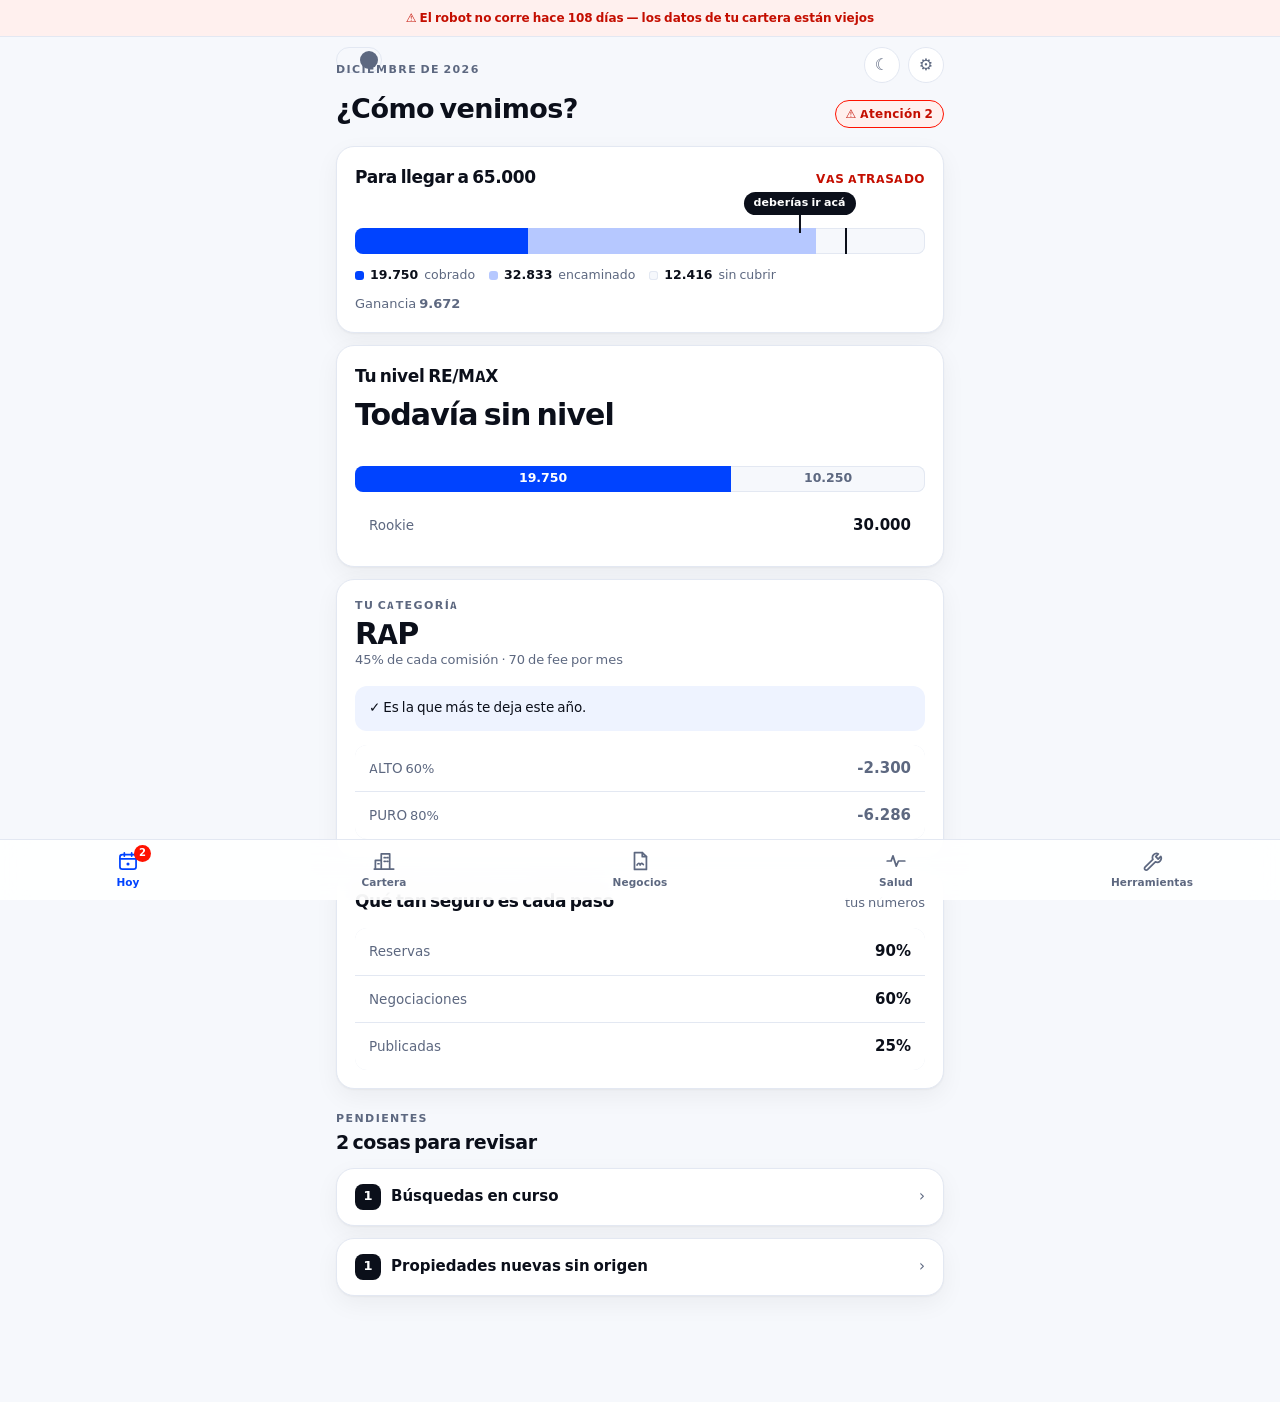
==== commit afd1ff19: "La cara personal: la plata de Juan, aparte de la del negocio Un switch en la cinta de Hoy cambia la " ====
--- a/index.html
+++ b/index.html
@@ -36,6 +36,13 @@
 </div>
 
 <div class="cinta" id="cinta">
+  <!-- La perilla a la IZQUIERDA es la cara personal; a la derecha, el negocio. Sin rotulo:
+       al moverla cambia la app entera —otra barra abajo, otras pantallas— y eso se entiende
+       de una. Un texto al lado seria repetir lo que ya se ve. -->
+  <button class="cara-switch" id="boton-cara" role="switch" aria-checked="false"
+          aria-label="Cambiar de cara" title="Negocio o personal">
+    <span class="cara-perilla" aria-hidden="true"></span>
+  </button>
   <button class="boton-ajustes" id="boton-tema" aria-label="Cambiar a modo oscuro"
           title="Modo claro u oscuro"></button>
   <button class="boton-ajustes" id="boton-ajustes" aria-label="Ajustes" title="Ajustes">⚙</button>
@@ -62,6 +69,18 @@
   </button>
 </nav>
 
+<nav class="navegacion" id="navegacion-personal" hidden>
+  <button class="nav-boton" data-vista="personal_resumen" aria-current="page">
+    <span class="nav-icono" aria-hidden="true"><svg viewBox="0 0 24 24" fill="none" stroke="currentColor" stroke-width="1.9" stroke-linecap="round" stroke-linejoin="round"><path d="M3 7.4A2.4 2.4 0 0 1 5.4 5h11.2A2.4 2.4 0 0 1 19 7.4V9"/><path d="M3 7.4v9.2A2.4 2.4 0 0 0 5.4 19h13.2a2.4 2.4 0 0 0 2.4-2.4v-2.2"/><path d="M21 9.4h-4.2a2.3 2.3 0 0 0 0 4.6H21z"/></svg></span><span class="nav-texto">Resumen</span>
+  </button>
+  <button class="nav-boton" data-vista="personal_fijos">
+    <span class="nav-icono" aria-hidden="true"><svg viewBox="0 0 24 24" fill="none" stroke="currentColor" stroke-width="1.9" stroke-linecap="round" stroke-linejoin="round"><rect x="3.2" y="5" width="17.6" height="15.8" rx="2.6"/><path d="M3.2 9.6h17.6"/><path d="M8 3.2v3.4"/><path d="M16 3.2v3.4"/><path d="M8.6 15.2l2.4 2.4 4.4-4.6"/></svg></span><span class="nav-texto">Fijos</span>
+  </button>
+  <button class="nav-boton" data-vista="personal_variables">
+    <span class="nav-icono" aria-hidden="true"><svg viewBox="0 0 24 24" fill="none" stroke="currentColor" stroke-width="1.9" stroke-linecap="round" stroke-linejoin="round"><path d="M5.4 3.2h13.2v17.6l-2.2-1.6-2.2 1.6-2.2-1.6-2.2 1.6-2.2-1.6-2.2 1.6z"/><path d="M9 8.4h6M9 12.4h6"/></svg></span><span class="nav-texto">Variables</span>
+  </button>
+</nav>
+
 <script type="module" src="app.js"></script>
 </body>
 </html>
--- a/app.css
+++ b/app.css
@@ -364,6 +364,14 @@
 .grupo-item-titulo { font-weight: 600; font-size: 14px; margin: 0; }
 .grupo-item-detalle { font-size: 12.5px; color: var(--tinta-2); margin: 3px 0 0; }
 
+/* Cuando una misma propiedad junta varios pendientes, van como lista: se ve de un
+   golpe que son varias cosas y una sola visita. */
+.grupo-item-mas {
+  font-size: 12.5px; color: var(--tinta-2);
+  margin: 5px 0 0; padding-left: 16px;
+}
+.grupo-item-mas li { margin-top: 2px; }
+
 .vacio { text-align: center; padding: 44px 20px; }
 .vacio-signo { font-size: 40px; line-height: 1; margin: 0; }
 .vacio-texto { margin-top: 12px; color: var(--tinta-2); }
@@ -511,6 +519,59 @@
 .boton-mini:disabled { opacity: .5; cursor: default; }
 .barra-guardado.error .boton-mini { background: var(--rojo); }
 
+/* Los dos resumenes finales de la calculadora: son EL RESULTADO, no un paso mas. Van con
+   otro fondo para que se distingan de las tarjetas donde se carga y se elige. */
+.tarjeta-resumen {
+  background: var(--azul-suave);
+  border-color: var(--azul-claro);
+}
+
+/* La barra para elegir la renta objetivo. Reemplaza a cinco botones con valores fijos:
+   corriendo el dedo se recorre del 1% al 15% y se ve el numero cambiar al lado. */
+.barra-objetivo { display: flex; align-items: center; gap: 14px; margin-top: 4px; }
+.barra-objetivo-cifra {
+  font-size: 30px; font-weight: 800; color: var(--azul);
+  min-width: 76px; text-align: right;
+}
+/* Cada porcentaje de la homogeneizacion: el nombre y el numero arriba, la barra abajo.
+   Apilado y no al lado, porque los nombres son largos y al lado la barra queda de dos
+   centimetros. */
+.fila-peso { display: grid; gap: 4px; margin-bottom: 14px; }
+.fila-peso-nombre { display: flex; align-items: baseline; justify-content: space-between; gap: 10px; }
+.fila-peso-cifra { font-size: 22px; font-weight: 800; color: var(--azul); }
+/* El resumen que la tapa del plegable muestra sin abrirlo. */
+.grupo-resumen { margin-left: auto; margin-right: 8px; }
+
+.barra-puntas {
+  display: flex; justify-content: space-between;
+  font-size: 11px; color: var(--tinta-2); margin: 2px 0 0 90px;
+}
+.deslizador {
+  flex: 1; min-width: 0; height: 32px;
+  -webkit-appearance: none; appearance: none;
+  background: transparent; cursor: pointer;
+}
+.deslizador::-webkit-slider-runnable-track {
+  height: 8px; border-radius: 4px; background: var(--lienzo-2);
+  border: 1px solid var(--linea);
+}
+.deslizador::-moz-range-track {
+  height: 8px; border-radius: 4px; background: var(--lienzo-2);
+  border: 1px solid var(--linea);
+}
+/* El tirador es grande a proposito: se agarra con el dedo, no con el mouse. */
+.deslizador::-webkit-slider-thumb {
+  -webkit-appearance: none; appearance: none;
+  width: 28px; height: 28px; margin-top: -11px;
+  border-radius: 50%; background: var(--azul); border: 3px solid #fff;
+  box-shadow: 0 2px 6px rgba(11, 15, 26, .3);
+}
+.deslizador::-moz-range-thumb {
+  width: 28px; height: 28px;
+  border-radius: 50%; background: var(--azul); border: 3px solid #fff;
+  box-shadow: 0 2px 6px rgba(11, 15, 26, .3);
+}
+
 /* ---------- Listas y filtros ---------- */
 
 .filtros { display: flex; gap: 8px; flex-wrap: wrap; margin-bottom: 12px; }
@@ -596,8 +657,14 @@
   border-radius: 50%;
   background: var(--azul); color: #fff;
   box-shadow: 0 0 0 5px var(--lienzo);
-  font-size: 15px; font-weight: 800;
-  font-variant-numeric: tabular-nums;
+}
+
+/* El dibujo de cada parada. A 22px el trazo fino desaparece y el grueso se empasta:
+   1.9 es el que se sostiene. `currentColor` lo hereda del circulo. */
+.parada-hito svg {
+  width: 22px; height: 22px;
+  fill: none; stroke: currentColor; stroke-width: 1.9;
+  stroke-linecap: round; stroke-linejoin: round;
 }
 
 .parada-cuerpo { flex: 1; min-width: 0; }
@@ -727,6 +794,63 @@
 .cinta {
   display: flex; justify-content: flex-end; gap: 8px;
   max-width: 640px; margin: 0 auto; padding: 10px 16px 0;
+}
+
+/* ---------- El switch de las dos caras ---------- */
+
+/* Va a la IZQUIERDA de todo en la cinta, que es de donde Juan lo pidio: la perilla corrida a
+   la izquierda es la cara personal.
+
+   Sin rotulo al lado a proposito. Al moverla cambia la app entera —otra barra abajo, otras
+   pantallas— y eso se entiende de una sola vez; un texto seria repetir lo que ya se ve. */
+.cara-switch {
+  margin-right: auto;
+  width: 46px; height: 26px;
+  padding: 3px;
+  border: 1px solid var(--linea);
+  border-radius: 999px;
+  background: var(--lienzo-2);
+  cursor: pointer;
+  display: flex; align-items: center;
+  /* La perilla arranca a la DERECHA, que es la cara del negocio. */
+  justify-content: flex-end;
+  transition: background .18s ease, border-color .18s ease;
+  -webkit-tap-highlight-color: transparent;
+}
+.cara-switch .cara-perilla {
+  width: 18px; height: 18px;
+  border-radius: 50%;
+  background: var(--tinta-2);
+  transition: background .18s ease;
+}
+.cara-switch.en-personal { justify-content: flex-start; background: var(--azul); border-color: var(--azul); }
+.cara-switch.en-personal .cara-perilla { background: #fff; }
+
+/* ---------- La cara personal ---------- */
+
+/* El tilde de un gasto fijo. Es lo unico que se toca todos los meses, asi que es grande:
+   con el dedo, sobre un renglon de lista, un cuadradito chico se falla. */
+.tilde-pago {
+  flex: none;
+  width: 28px; height: 28px;
+  border: 1.5px solid var(--linea);
+  border-radius: 9px;
+  background: var(--lienzo);
+  color: #fff; font-size: 15px; font-weight: 700; line-height: 1;
+  cursor: pointer;
+  -webkit-tap-highlight-color: transparent;
+}
+.tilde-pago.pagado { background: var(--azul); border-color: var(--azul); }
+
+/* La fila de un fijo lleva el tilde adelante, asi que el cuerpo tiene que poder achicarse. */
+.fila-fijo { gap: 10px; }
+.fila-fijo .fila-cuerpo { flex: 1; background: none; border: none; font: inherit; color: inherit; cursor: pointer; padding: 0; }
+
+/* Las categorias de un gasto suelto, todas a la vista. Un desplegable son tres toques y
+   encima tapa la pantalla; esto es uno solo. */
+.menu-categorias {
+  display: flex; flex-wrap: wrap; gap: 8px;
+  margin-top: 12px;
 }
 
 /* El mes comparte renglon con el engranaje y el sol/luna en vez de comerse uno propio.
@@ -1237,3 +1361,366 @@
   to { transform: scale(1); }
 }
 @media (prefers-reduced-motion: reduce) { .boton.copiado { animation: none; } }
+
+/* ============================================================================
+   CARTA OFERTA
+   ========================================================================= */
+
+/* Cada casilla con su boton de quitar al costado. El de quitar va chiquito y apagado:
+   sacar una parte del documento no es lo que uno hace todos los dias. */
+.campos-carta { display: flex; flex-direction: column; gap: 12px; }
+
+.fila-carta { display: grid; gap: 4px; }
+.fila-carta label { font-size: 12.5px; color: var(--tinta-2); }
+.fila-carta-pista { font-size: 11.5px; margin: 0; }
+.fila-carta-quitar { justify-self: start; margin-top: 2px; }
+
+/* Una casilla quitada no desaparece de la pantalla: se ve apagada, para poder volver a
+   ponerla. En la CARTA si desaparece, que es lo que importa. */
+.fila-carta.quitada {
+  grid-template-columns: 1fr auto;
+  align-items: center;
+  opacity: .6;
+  padding: 8px 10px;
+  border: 1px dashed var(--linea);
+  border-radius: 10px;
+}
+.fila-carta-nombre { font-size: 13px; font-weight: 600; }
+.fila-carta-fuera { font-size: 11.5px; color: var(--tinta-2); grid-column: 1; }
+
+/* La vista previa: es el unico lugar donde se ve el efecto de haber sacado una casilla. */
+.previa-carta {
+  max-height: 62vh; overflow-y: auto;
+  padding: 4px 2px;
+  font-size: 12.5px; line-height: 1.55;
+}
+.previa-titulo {
+  text-align: center; font-weight: 800; letter-spacing: .04em;
+  margin: 14px 0 10px; font-size: 13.5px;
+}
+.previa-parrafo { margin: 0 0 9px; text-align: justify; }
+.previa-salto { border: 0; border-top: 1px dashed var(--linea); margin: 18px 0; }
+.previa-texto { color: var(--tinta-2); }
+.previa-valor { color: var(--tinta); font-weight: 650; }
+.previa-rayita { color: var(--azul); letter-spacing: -.5px; }
+
+/* Las tres firmas. */
+.cajas-firma { display: flex; flex-direction: column; gap: 14px; }
+.caja-firma { display: grid; gap: 6px; }
+.caja-firma-nombre {
+  font-size: 11px; letter-spacing: .06em; text-transform: uppercase;
+  color: var(--tinta-2); font-weight: 700;
+}
+.caja-firma-lienzo {
+  /* De aca sale la tinta con la que se pinta la firma (tintaDePantalla). Explicito y no
+     heredado: si un dia cambia el color del body, la firma no se vuelve invisible. */
+  color: var(--tinta);
+  width: 100%; height: auto; aspect-ratio: 420 / 150;
+  background: var(--lienzo);
+  border: 1px solid var(--linea); border-radius: 10px;
+  touch-action: none;
+}
+
+/* El panel donde se firma. Ocupa la pantalla entera: firmar con el dedo en un recuadro
+   chico sale mal, y esto se hace una vez por carta. */
+.telon-firma {
+  position: fixed; inset: 0; z-index: 60;
+  display: grid; place-items: center;
+  padding: 16px;
+  background: rgba(11, 15, 26, .55);
+  backdrop-filter: blur(2px);
+}
+/* `--lienzo` es el fondo de las tarjetas. Antes decia `var(--tarjeta)`, que NO EXISTE: el
+   panel quedaba transparente y se leia la pantalla de atras a traves del texto. */
+.panel-firma {
+  width: min(560px, 100%);
+  max-height: 92vh; overflow-y: auto;
+  background: var(--lienzo);
+  border-radius: 16px; padding: 16px;
+  box-shadow: 0 20px 60px rgba(11, 15, 26, .35);
+}
+.lienzo-firma {
+  color: var(--tinta);
+  width: 100%; height: auto; aspect-ratio: 2 / 1;
+  background: var(--lienzo);
+  border: 1px solid var(--linea); border-radius: 12px;
+  /* Sin esto el navegador se lleva el gesto para hacer scroll y no se puede firmar. */
+  touch-action: none;
+  cursor: crosshair;
+}
+.firma-ayuda { margin: 8px 0 4px; text-align: center; }
+.vista-firma { margin-top: 12px; }
+.lienzo-recorte {
+  color: var(--tinta);
+  width: 100%; height: auto; aspect-ratio: 5 / 2;
+  background: var(--lienzo);
+  border: 1px solid var(--linea); border-radius: 12px;
+}
+.aviso-brillo { color: var(--rojo-tinta); margin-top: 8px; }
+
+/* Sacar una cláusula del documento NO es la acción principal de la pantalla: el botón
+   tiene que estar disponible y callado. Sin esto hereda el azul de .boton-mini y grita
+   más que el campo que está al lado. */
+.fila-carta-quitar,
+.fila-carta.quitada .boton-mini {
+  background: transparent;
+  color: var(--tinta-2);
+  border: 1px solid var(--linea);
+  font-weight: 600;
+  font-size: 11.5px;
+  padding: 4px 10px;
+}
+.fila-carta-quitar:active,
+.fila-carta.quitada .boton-mini:active { transform: translateY(1px); }
+
+/* En el teléfono el navegador se pelea con el dedo: si algún ancestro puede hacer scroll,
+   se lleva el gesto y el trazo nunca llega al lienzo. Con `touch-action: none` en TODO el
+   telón —no solo en el lienzo— el panel entero deja de competir por el dedo. */
+.telon-firma, .panel-firma { touch-action: none; }
+/* El lienzo sí necesita seguir aceptando el dedo para dibujar. */
+.lienzo-firma { touch-action: none; }
+
+/* Un `<input type="file">` con los estilos de `.campo` queda mudo en el celular: se ve
+   una caja vacía y no se entiende que hay que tocarla. Se convierte en un botón. */
+/* Los dos dibujitos de como sacar la foto. Se explica mostrando, no escribiendo: el que
+   la saca puede ser un cliente y no tiene por que leer un instructivo. */
+.ejemplos-firma { display: flex; gap: 12px; margin-bottom: 12px; }
+.ejemplo { margin: 0; flex: 1; display: grid; gap: 4px; justify-items: center; }
+.ejemplo svg {
+  width: 100%; max-width: 92px; height: auto;
+  border-radius: 8px; background: var(--lienzo-2);
+}
+.ejemplo figcaption { font-size: 11px; font-weight: 650; text-align: center; }
+.ejemplo-si { color: var(--azul); }
+.ejemplo-no { color: var(--rojo-tinta); }
+
+.panel-firma input[type="file"] {
+  width: 100%;
+  padding: 14px;
+  border: 1px dashed var(--azul-claro);
+  background: var(--azul-suave);
+  color: var(--tinta);
+  border-radius: 12px;
+  font: inherit;
+  font-size: 13px;
+}
+.panel-firma input[type="file"]::file-selector-button {
+  font: inherit; font-weight: 700; font-size: 12.5px;
+  margin-right: 10px; padding: 7px 13px;
+  border: none; border-radius: 8px;
+  background: var(--azul); color: #fff;
+}
+
+/* El membrete de la oficina en la pagina que abre el cliente. Va a lo ancho, pegado a
+   los bordes, como en la hoja membretada de verdad. */
+.membrete-arriba, .membrete-abajo { display: block; width: 100%; height: auto; }
+.membrete-abajo { margin-top: 18px; }
+/* Esta pagina no tiene barra de abajo, asi que no necesita el hueco que deja el body. */
+[data-tema="claro"] body:has(.membrete-abajo) { padding-bottom: 0; }
+
+/* Los numeros de puerta cercanos, cuando el exacto no existe. Se tocan para elegirlos. */
+.cercanos { display: flex; flex-wrap: wrap; gap: 8px; margin-top: 10px; }
+.cercano {
+  font: inherit; text-align: left; cursor: pointer;
+  display: grid; gap: 1px;
+  padding: 9px 13px; border-radius: 12px;
+  border: 1px solid var(--linea); background: var(--lienzo-2); color: var(--tinta);
+}
+.cercano:active { transform: translateY(1px); }
+.cercano-numero { font-weight: 750; font-variant-numeric: tabular-nums; }
+.cercano-padron { font-size: 11.5px; color: var(--tinta-2); }
+
+/* Un bloque que se abre y se cierra. Lo que se usa poco no tiene por que ocupar lugar. */
+.plegable {
+  background: var(--lienzo); border: 1px solid var(--linea);
+  border-radius: var(--radio); margin-bottom: 12px; box-shadow: var(--sombra);
+}
+.plegable-cabeza {
+  display: flex; align-items: center; justify-content: space-between; gap: 10px;
+  padding: 13px 16px; cursor: pointer; list-style: none;
+  font-size: 13.5px; font-weight: 600; color: var(--tinta-2);
+}
+.plegable-cabeza::-webkit-details-marker { display: none; }
+.plegable-flecha { transition: transform .18s; color: var(--tinta-2); }
+.plegable[open] .plegable-flecha { transform: rotate(90deg); }
+.plegable-cuerpo { padding: 0 16px 14px; }
+
+/* El cajon con las cartas anteriores. */
+.aviso-nueva {
+  margin-top: 12px; padding: 12px;
+  background: var(--azul-suave); border-radius: 12px;
+}
+.historial { list-style: none; margin: 12px 0 0; padding: 0; display: grid; gap: 8px; }
+.historial-fila { display: flex; align-items: center; gap: 8px; }
+.historial-abrir {
+  flex: 1; min-width: 0; text-align: left; font: inherit; cursor: pointer;
+  display: grid; gap: 1px; padding: 9px 12px;
+  border: 1px solid var(--linea); border-radius: 12px;
+  background: var(--lienzo-2); color: var(--tinta);
+}
+.historial-abrir:active { transform: translateY(1px); }
+.historial-nombre { font-size: 13.5px; font-weight: 650; overflow: hidden; text-overflow: ellipsis; white-space: nowrap; }
+.historial-cuando { font-size: 11.5px; color: var(--tinta-2); }
+
+/* Un enlace que todavia no lleva a ningun lado: sin `href` no se puede tocar, y esto lo
+   deja ademas con cara de apagado. Se usa antes de firmar. */
+.boton-apagado { opacity: .45; pointer-events: none; }
+
+/* El boton de devolver ocupa todo el ancho: es LA accion de esta pantalla y no tiene que
+   competir con nada. */
+.boton-ancho { display: flex; width: 100%; }
+
+/* Guardar el PDF: va aparte y en chico, porque solo aparece donde de verdad se puede. */
+.salida-a-mano { margin-top: 12px; }
+
+/* Lo que aparece despues de tocar. Copiar es lo unico que el navegador de WhatsApp deja
+   hacer, asi que el mensaje SIEMPRE queda copiado; esto dice que hacer con el. */
+.paso-a-mano {
+  margin-top: 12px; padding: 12px;
+  background: var(--azul-suave);
+  border: 1px solid var(--azul-claro); border-radius: 12px;
+}
+.paso-a-mano-hecho { margin: 0 0 4px; font-size: 13px; font-weight: 700; color: var(--azul); }
+/* El enlace a la vista, para marcarlo con el dedo si todo lo demas fallo. */
+.enlace-a-mano {
+  display: block; width: 100%; margin-top: 8px; box-sizing: border-box;
+  padding: 8px 10px; resize: none;
+  font-family: ui-monospace, monospace; font-size: 11px; line-height: 1.35;
+  color: var(--tinta-2); background: var(--lienzo-2);
+  border: 1px solid var(--linea); border-radius: 10px;
+  word-break: break-all;
+}
+
+/* ---------- Imprimir la carta desde la pantalla del cliente ----------
+
+   Existe para no depender de bajar un archivo. Adentro del navegador que WhatsApp trae
+   incorporado las descargas están bloqueadas, y explicarle al cliente cómo salir de ahí no
+   es una solución: es pedirle que aprenda algo. Imprimir sí funciona, y el cuadro de
+   impresión del teléfono trae "Guardar como PDF", así que un solo botón cubre las dos cosas
+   — firmar en papel y quedarse con una copia.
+
+   El membrete va en el FLUJO NORMAL, no fijo. Se probó fijándolo para que se repitiera en
+   las dos hojas y Chrome lo ubica distinto según los márgenes de @page: o quedaba metido
+   para adentro o se iba del papel, y en el medio se comía el último renglón. Un documento
+   con un renglón cortado no sirve. El PDF que manda el agente sí lleva membrete en las dos
+   hojas; esto es la salida de emergencia y tiene que ser confiable antes que linda. */
+@media print {
+  @page { margin: 10mm 14mm; }
+
+  .no-imprimir, .botonera, .boton, .fila-carta, .plegable { display: none !important; }
+
+  /* Negro y no el gris azulado de la pantalla: esto se firma. */
+  body { background: #fff; padding: 0; color: #000; }
+  /* Todo en negro, incluidos los valores cargados y las rayitas para completar a mano: en
+     pantalla van en el azul de la app y en papel eso se lee lavado. */
+  .previa-carta, .previa-carta *, .titulo { color: #000 !important; }
+
+  .membrete-arriba, .membrete-abajo {
+    position: static; display: block; width: 100%; height: auto;
+  }
+  .membrete-abajo { margin-top: 14px; }
+  .vista { padding: 10px 0 0 !important; }
+
+  .tarjeta { border: 0; box-shadow: none; background: #fff; margin: 0; padding: 0; }
+
+  /* En pantalla la carta va en una caja con scroll para no comerse el teléfono. En papel
+     eso la CORTABA por la mitad: hay que soltarla entera. */
+  .previa-carta {
+    max-height: none !important; overflow: visible !important;
+    font-size: 10.5pt; line-height: 1.5;
+  }
+  .previa-parrafo, .previa-titulo { break-inside: avoid; }
+  .previa-salto { display: none; }
+
+  /* En papel la firma es una raya, no un recuadro: el recuadro es de la pantalla, para que
+     se vea dónde tocar. El borde está en el canvas, no en la caja. */
+  .caja-firma { break-inside: avoid; }
+  .caja-firma-lienzo {
+    border: 0 !important; background: none !important; border-radius: 0 !important;
+  }
+  .titulo { font-size: 12pt; }
+}
+
+/* La ventanita para controlar una carta que esta en transito, sin abrirla. */
+.mirada-estado { margin: 2px 0 12px; font-size: 13px; font-weight: 650; color: var(--azul); }
+/* El documento es lo que se viene a mirar: se le da todo el alto que se pueda sin que los
+   botones de abajo se caigan de la pantalla. */
+.mirada-previa { max-height: 46vh; }
+.mirada-aviso { color: var(--rojo-tinta); margin: 8px 0 0; }
+
+/* El tablero de las cartas mandadas: quién la tiene y quién ya contestó. */
+.transito { display: grid; gap: 7px; list-style: none; margin: 0; padding: 0; }
+.transito-fila .historial-abrir { gap: 3px; }
+.transito-pronta { color: var(--azul); font-weight: 700; }
+.transito-partes { display: flex; flex-wrap: wrap; gap: 6px; margin-top: 3px; }
+.transito-parte {
+  font-size: 11px; font-weight: 650; padding: 2px 8px; border-radius: 999px;
+  background: var(--lienzo); border: 1px solid var(--linea);
+}
+.transito-listo { color: var(--azul); border-color: currentColor; }
+.transito-espera { color: var(--tinta-2); }
+/* La papelera del tablero: solo el dibujo, sin palabra. Los iconos universales antes que
+   el texto, y ademas el renglon ya esta cargado de informacion. */
+.boton-papelera {
+  flex-shrink: 0;
+  display: inline-flex; align-items: center; justify-content: center;
+  width: 38px; height: 38px; padding: 0;
+  border: 1px solid var(--linea); border-radius: 10px;
+  background: var(--lienzo); color: var(--tinta-2);
+  cursor: pointer;
+}
+.boton-papelera svg { width: 19px; height: 19px; }
+.boton-papelera:active { transform: translateY(1px); color: var(--rojo-tinta); }
+
+/* Cuando pregunta si borrar, el renglon entero se pone en rojo: no se puede confundir con
+   los otros del tablero. */
+.transito-borrando {
+  padding: 10px 12px;
+  background: var(--rojo-suave);
+  border: 1px solid var(--rojo); border-radius: 12px;
+  flex-wrap: wrap;
+}
+.transito-pregunta { flex: 1; min-width: 100%; font-size: 12.5px; color: var(--rojo-tinta); }
+/* El que borra tiene que verse distinto del que no: `.boton-mini` los pinta a los dos de
+   azul y quedaban identicos, que es la peor forma de preguntar algo que no se deshace. */
+.boton-mini.boton-borrar { background: var(--rojo); color: #fff; border-color: var(--rojo); }
+
+/* El unico boton que cierra el circuito de una carta. Va con borde ROJO porque en esta app
+   el rojo es lo que reclama atencion: volvieron las dos partes y falta que las mande. */
+.boton-mini-urgente { background: var(--azul); box-shadow: 0 0 0 2px var(--rojo); }
+
+/* Las cartas que ya se mandaron a las partes: quedan al final del historial y con borde
+   azul, para distinguirlas de las que todavia se pueden retomar.
+
+   El grosor se dobla con un `inset` y no subiendo el `border`: un borde mas grueso corre la
+   caja y los renglones dejarian de alinearse con los de arriba. */
+.historial-cerrada {
+  border-color: var(--azul);
+  box-shadow: inset 0 0 0 1px var(--azul);
+}
+
+/* Los papeles oficiales de Catastro, uno debajo del otro. */
+.papeles { display: grid; gap: 7px; margin: 8px 0 12px; }
+.papel {
+  display: flex; align-items: center; justify-content: space-between; gap: 10px;
+  padding: 11px 13px; border-radius: 12px;
+  border: 1px solid var(--linea); background: var(--lienzo-2);
+  color: var(--tinta); text-decoration: none; font-size: 13.5px; font-weight: 600;
+}
+.papel:active { transform: translateY(1px); }
+.papel-nombre { min-width: 0; overflow: hidden; text-overflow: ellipsis; }
+.papel-tipo {
+  flex-shrink: 0; font-size: 10.5px; font-weight: 700; letter-spacing: .06em;
+  padding: 3px 8px; border-radius: 999px;
+  background: var(--azul-suave); color: var(--azul);
+}
+
+/* Los dos botones de la carta oferta, con el nombre de la carta al lado. */
+.cabeza-carta { display: flex; align-items: center; gap: 8px; flex-wrap: wrap; }
+.cabeza-carta-nombre {
+  flex: 1; min-width: 0;
+  font-size: 13.5px; font-weight: 650; text-align: right;
+  overflow: hidden; text-overflow: ellipsis; white-space: nowrap;
+  color: var(--tinta-2);
+}
+.aviso-nueva .campo { margin-top: 6px; }
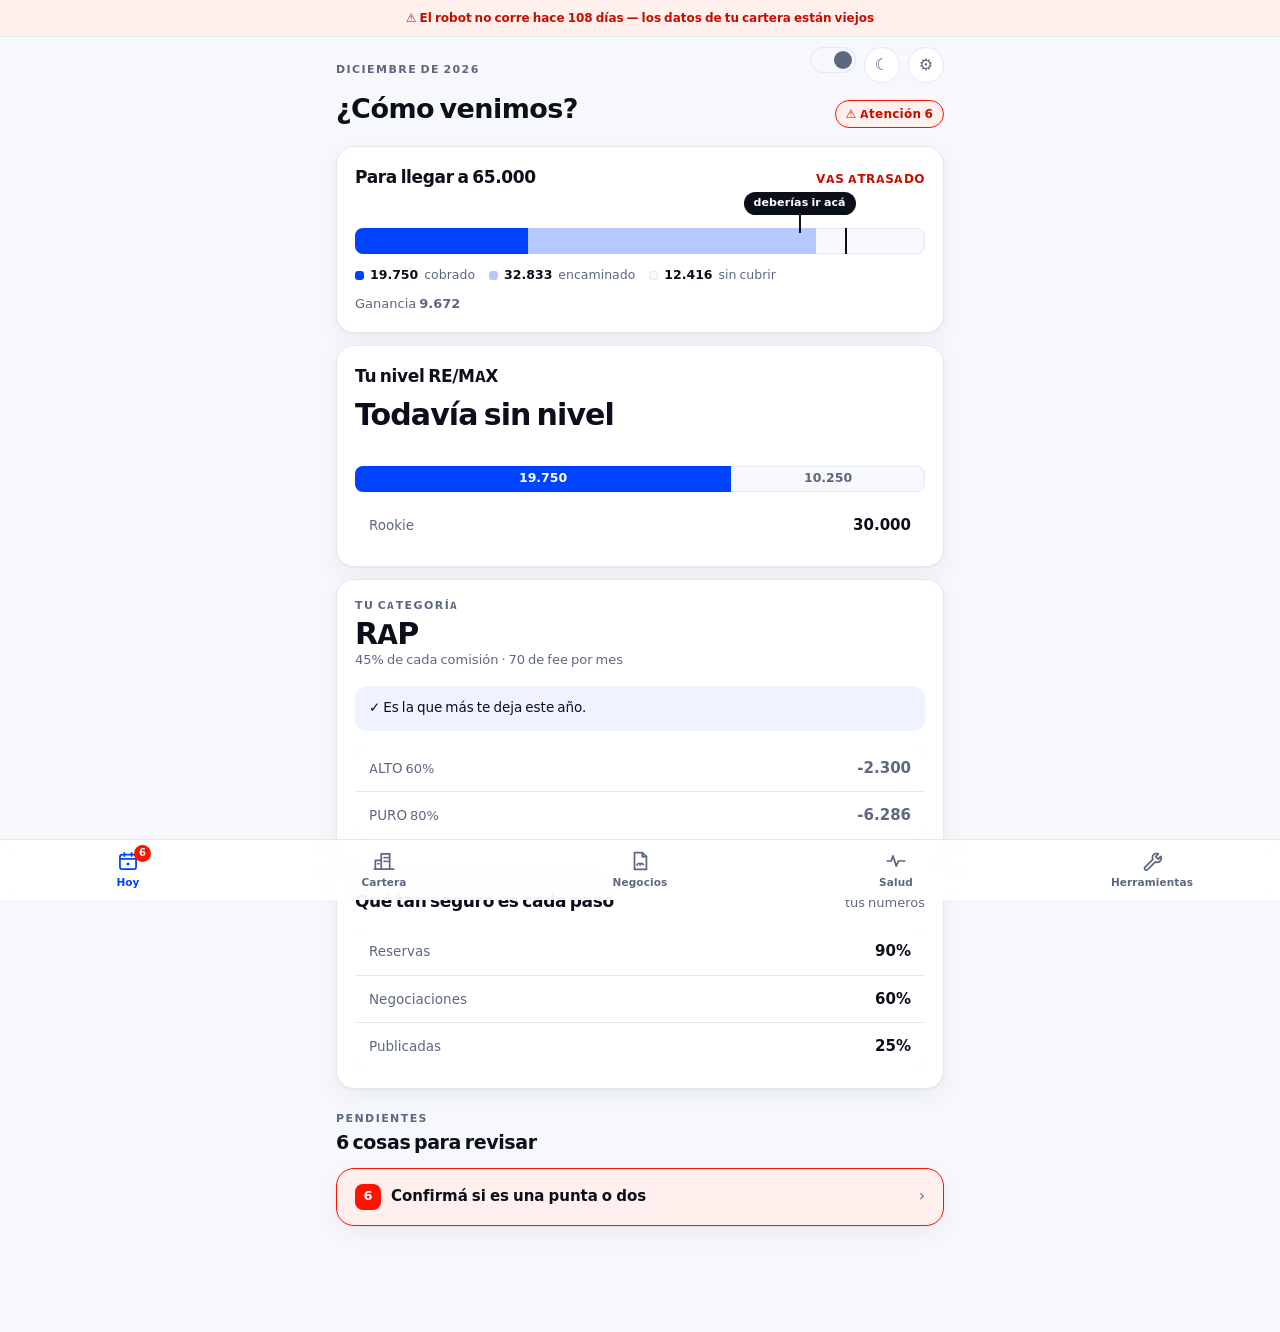
==== commit 585e6839: "El switch de cara va con el sol y el engranaje, no del otro lado Estaba a la izquierda de la cinta y" ====
--- a/index.html
+++ b/index.html
@@ -36,9 +36,8 @@
 </div>
 
 <div class="cinta" id="cinta">
-  <!-- La perilla a la IZQUIERDA es la cara personal; a la derecha, el negocio. Sin rotulo:
-       al moverla cambia la app entera —otra barra abajo, otras pantallas— y eso se entiende
-       de una. Un texto al lado seria repetir lo que ya se ve. -->
+  <!-- La perilla a la IZQUIERDA es la cara personal; a la derecha, el negocio. Va con los
+       otros dos botones y no suelto del otro lado: ahi se le montaba encima al mes. -->
   <button class="cara-switch" id="boton-cara" role="switch" aria-checked="false"
           aria-label="Cambiar de cara" title="Negocio o personal">
     <span class="cara-perilla" aria-hidden="true"></span>
--- a/app.css
+++ b/app.css
@@ -798,13 +798,16 @@
 
 /* ---------- El switch de las dos caras ---------- */
 
-/* Va a la IZQUIERDA de todo en la cinta, que es de donde Juan lo pidio: la perilla corrida a
-   la izquierda es la cara personal.
-
-   Sin rotulo al lado a proposito. Al moverla cambia la app entera —otra barra abajo, otras
-   pantallas— y eso se entiende de una sola vez; un texto seria repetir lo que ya se ve. */
+/* Va con los otros dos —el sol/luna y el engranaje—, todos juntos a la derecha.
+
+   Estuvo un rato a la izquierda de la cinta y ahi se le montaba encima al mes: la cabecera
+   de Hoy se sube hasta esta altura con un margen negativo justamente porque ese lado esta
+   libre. Los tres botones de la cinta van del mismo lado y el mes se queda con el suyo.
+
+   Sin rotulo al lado a proposito. Al mover la perilla cambia la app entera —otra barra
+   abajo, otras pantallas— y eso se entiende de una sola vez; un texto seria repetir lo que
+   ya se ve. La perilla corrida a la IZQUIERDA es la cara personal, como lo pidio Juan. */
 .cara-switch {
-  margin-right: auto;
   width: 46px; height: 26px;
   padding: 3px;
   border: 1px solid var(--linea);
